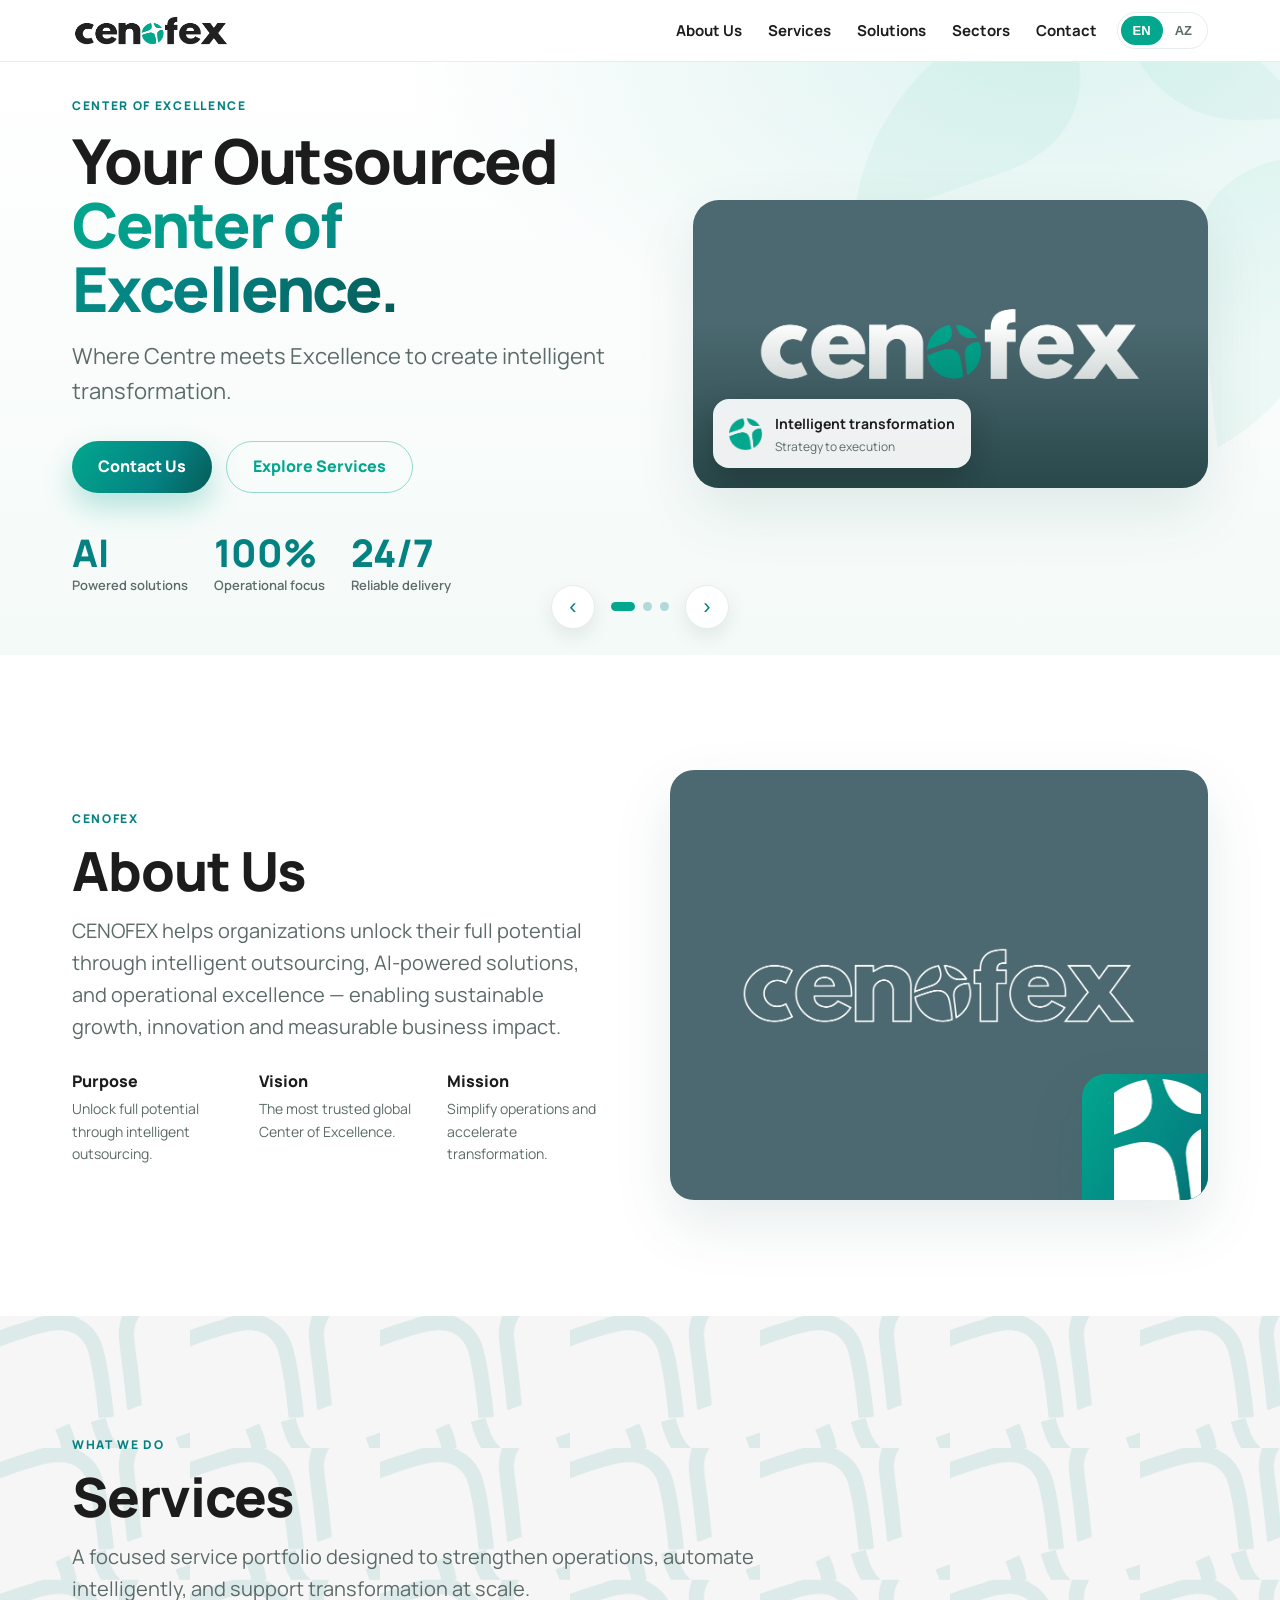
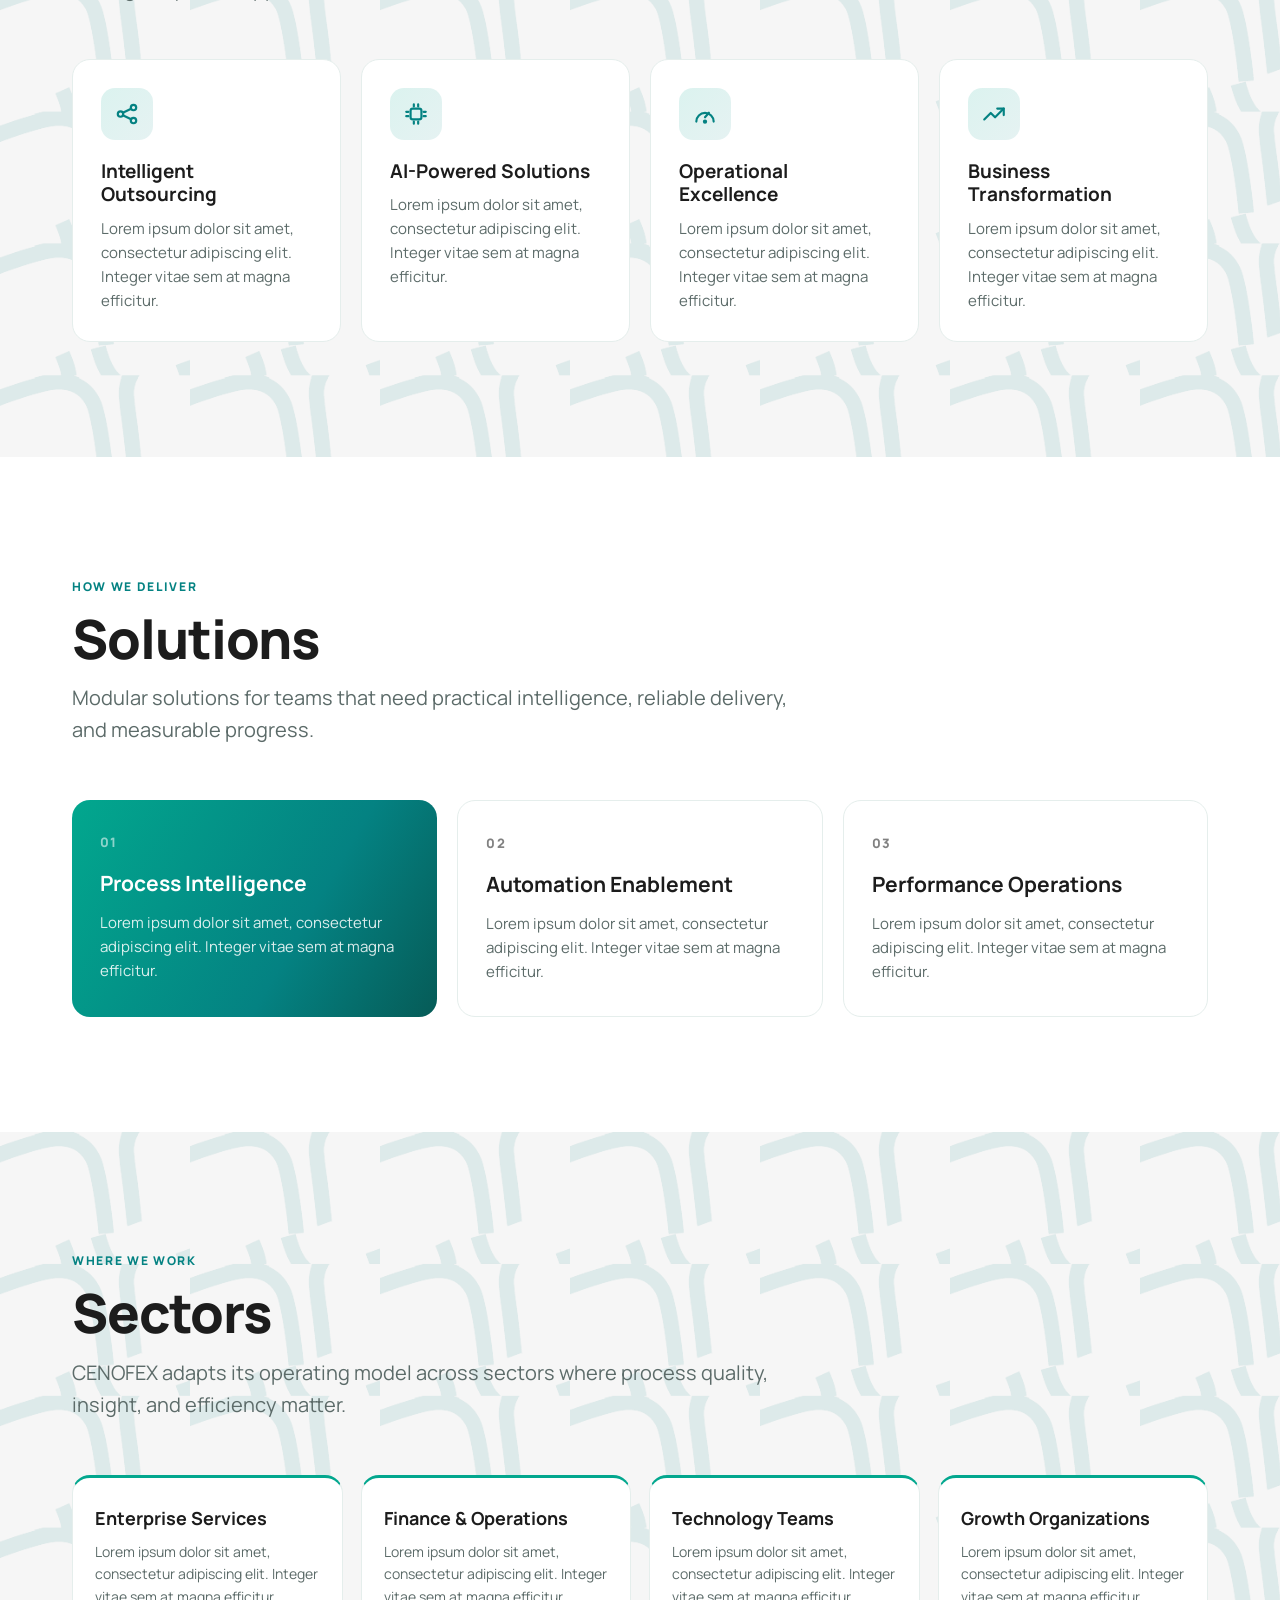
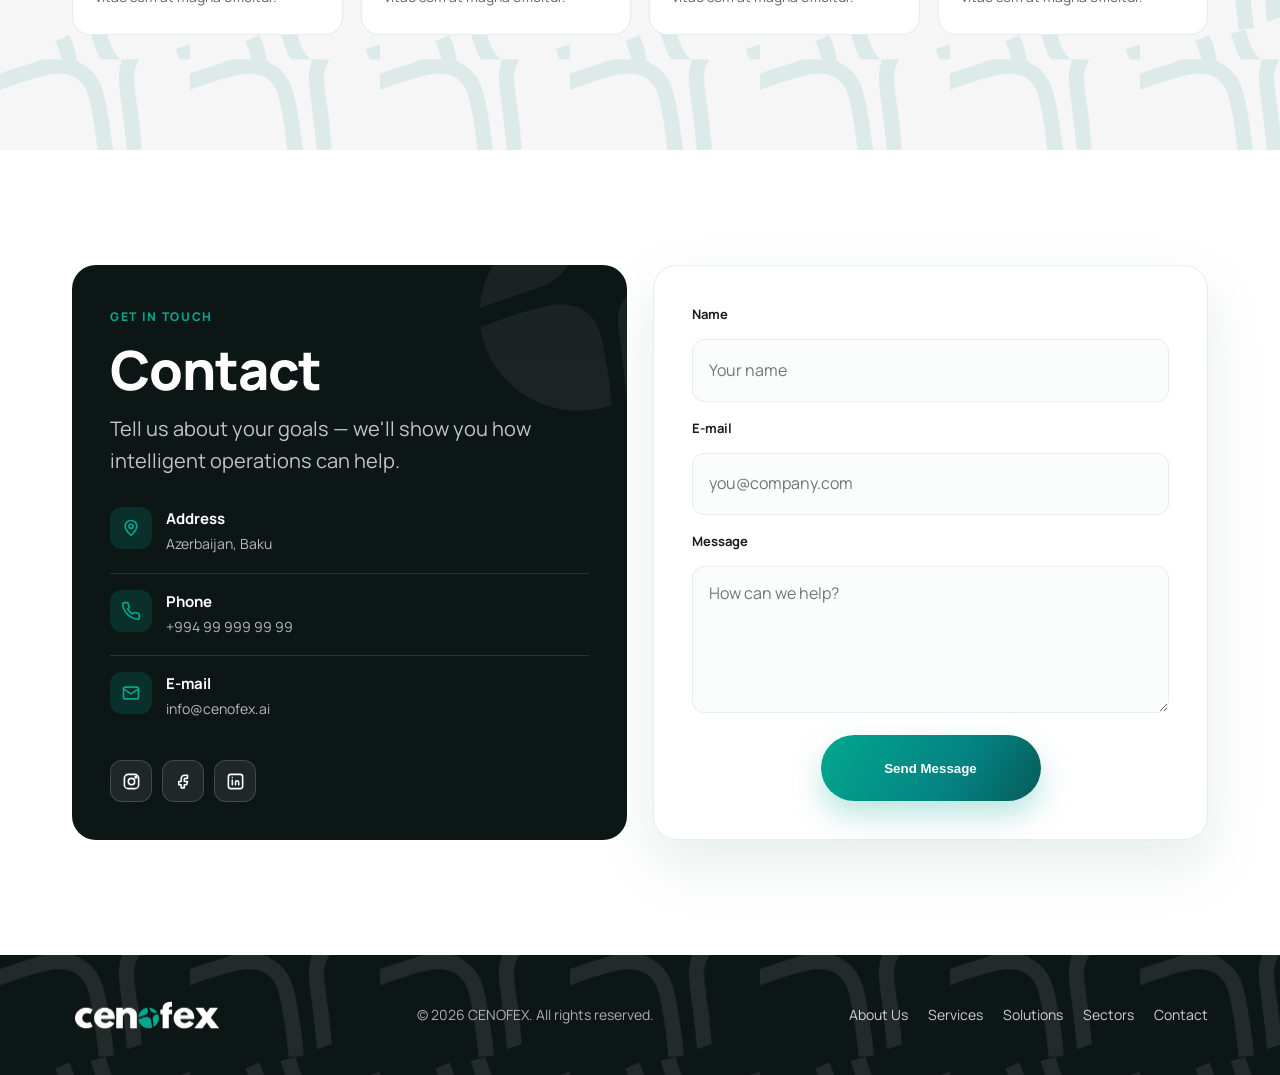
==== version-4/index4.html @ a7d69ebd "real brand pattern, /az slug, fullscreen mobile menu" ====
<!doctype html>
<html lang="en">
<head>
  <meta charset="utf-8">
  <meta name="viewport" content="width=device-width, initial-scale=1">
  <title>CENOFEX | Your Outsourced Center of Excellence</title>
  <meta name="description" content="CENOFEX creates intelligent transformation through smart outsourcing, AI-powered solutions, and operational excellence.">
  <meta property="og:title" content="CENOFEX | Your Outsourced Center of Excellence">
  <meta property="og:description" content="Intelligent outsourcing, AI solutions, and business transformation.">
  <meta property="og:type" content="website">
  <meta property="og:image" content="../images/logo-white-text.png">
  <link rel="icon" type="image/png" href="../images/brand-icon.png">
  <link rel="preconnect" href="https://fonts.googleapis.com">
  <link rel="preconnect" href="https://fonts.gstatic.com" crossorigin>
  <link href="https://fonts.googleapis.com/css2?family=Manrope:wght@400;500;600;700;800&display=swap" rel="stylesheet">
  <style>
    :root{
      --green:#02A78E; --teal:#048282; --ink:#0c1615; --dark:#1C1C1C;
      --gray:#F6F6F6; --muted:#5c6b69; --line:#e5eeec; --max:1200px;
      --r:18px; --shadow:0 24px 60px rgba(4,80,72,.10);
      --grad:linear-gradient(120deg,#02A78E,#048282 62%,#065b57);
    }
    *{box-sizing:border-box}
    html{scroll-behavior:smooth}
    body{margin:0;font-family:Manrope,Arial,sans-serif;color:var(--dark);background:#fff;line-height:1.6;-webkit-font-smoothing:antialiased}
    a{text-decoration:none;color:inherit}
    img{display:block;max-width:100%}
    section{scroll-margin-top:90px}
    .wrap{max-width:var(--max);margin:auto;padding:clamp(64px,9vw,120px) clamp(18px,4vw,32px)}
    .kicker{display:inline-block;color:var(--teal);font-weight:800;text-transform:uppercase;font-size:12px;letter-spacing:.14em;margin-bottom:14px}
    .title{font-size:clamp(30px,5vw,54px);line-height:1.05;margin:0 0 16px;font-weight:800;letter-spacing:-.02em}
    .lead{font-size:clamp(17px,2vw,20px);color:var(--muted);max-width:720px;margin:0}
    .btn{display:inline-flex;align-items:center;justify-content:center;gap:9px;min-height:52px;padding:0 26px;border-radius:999px;background:var(--grad);color:#fff;font-weight:800;border:0;cursor:pointer;box-shadow:0 14px 30px rgba(2,167,142,.28);transition:transform .2s,box-shadow .2s}
    .btn:hover{transform:translateY(-2px);box-shadow:0 20px 40px rgba(2,167,142,.36)}
    .btn.ghost{background:transparent;color:var(--green);border:1.5px solid rgba(2,167,142,.4);box-shadow:none}
    .btn.ghost:hover{background:rgba(2,167,142,.07)}

    /* HEADER */
    header{position:sticky;top:0;z-index:70;background:rgba(255,255,255,.82);backdrop-filter:blur(14px);border-bottom:1px solid var(--line)}
    body.menu-open{overflow:hidden}
    .nav{max-width:var(--max);margin:auto;padding:12px clamp(18px,4vw,32px);display:flex;align-items:center;gap:20px}
    .logo img{width:158px}
    .links{margin-left:auto;display:flex;gap:26px;font-size:15px;font-weight:700}
    .links a{position:relative;padding:4px 0;color:var(--dark)}
    .links a:after{content:"";position:absolute;left:0;bottom:-2px;width:0;height:2px;background:var(--green);transition:width .25s}
    .links a:hover:after{width:100%}
    .lang{display:flex;border:1px solid var(--line);border-radius:999px;padding:3px;background:#fff}
    .lang button{border:0;background:transparent;color:var(--muted);border-radius:999px;padding:7px 12px;font-weight:800;font-size:13px;cursor:pointer;transition:.2s}
    .lang .active{background:var(--green);color:#fff}
    .menu{display:none;margin-left:auto;border:1px solid var(--line);background:#fff;border-radius:12px;width:44px;height:44px;cursor:pointer;flex-direction:column;justify-content:center;align-items:center;gap:4px}
    .menu span{width:20px;height:2px;background:var(--dark);border-radius:2px;transition:.25s}

    /* HERO */
    .hero{position:relative;overflow:hidden;background:radial-gradient(1100px 600px at 82% -8%,rgba(2,167,142,.14),transparent 60%),linear-gradient(180deg,#fff, #f4faf8)}
    .hero-viewport{position:relative;overflow:hidden}
    .hero-track{display:flex;transition:transform .6s cubic-bezier(.4,0,.2,1)}
    .hero .wrap{padding-top:clamp(16px,2.4vw,30px);padding-bottom:clamp(40px,4.6vw,60px)}
    .hero-inner{display:grid;grid-template-columns:1.05fr .95fr;gap:clamp(28px,4vw,54px);align-items:center;width:100%}
    .hero h1{font-size:clamp(34px,5.4vw,62px);line-height:1.03;margin:0 0 18px;font-weight:800;letter-spacing:-.03em}
    .hero h1 .hl{background:var(--grad);-webkit-background-clip:text;background-clip:text;color:transparent}
    .hero p.sub{font-size:clamp(17px,2.1vw,22px);color:var(--muted);max-width:560px;margin:0 0 32px}
    .hero-cta{display:flex;gap:14px;flex-wrap:wrap}
    .hero-badges{display:flex;gap:26px;margin-top:40px;flex-wrap:wrap}
    .hero-badges div{display:flex;flex-direction:column}
    .hero-badges b{font-size:clamp(26px,3.4vw,38px);color:var(--teal);font-weight:800;line-height:1}
    .hero-badges span{font-size:13px;color:var(--muted);font-weight:600;margin-top:4px}
    .hero-slide{flex:0 0 100%;min-width:0;display:flex;align-items:center}
    .hero-slide>.wrap{width:100%}
    .hero-visual{position:relative;aspect-ratio:4/3;max-height:clamp(230px,32vh,330px);margin-left:auto;width:100%;border-radius:26px;overflow:hidden;box-shadow:var(--shadow);background:#0c1615}
    .hero-visual img{width:100%;height:100%;object-fit:cover}
    .hero-visual:after{content:"";position:absolute;inset:0;z-index:1;background:linear-gradient(180deg,rgba(6,40,36,0) 42%,rgba(6,40,36,.5));pointer-events:none}
    .hero-chip{position:absolute;left:20px;bottom:20px;z-index:2;display:flex;align-items:center;gap:12px;background:rgba(255,255,255,.92);backdrop-filter:blur(8px);border-radius:16px;padding:12px 16px;box-shadow:0 12px 30px rgba(0,0,0,.22)}
    /* hero slider controls */
    .hero-ctrl{position:absolute;left:50%;bottom:clamp(14px,2.4vw,26px);transform:translateX(-50%);z-index:5;display:flex;align-items:center;gap:16px}
    .hero-arrow{width:44px;height:44px;border-radius:50%;border:1px solid var(--line);background:#fff;color:var(--teal);font-size:22px;line-height:1;display:grid;place-items:center;cursor:pointer;box-shadow:0 8px 20px rgba(0,0,0,.08);transition:.2s}
    .hero-arrow:hover{background:var(--green);border-color:var(--green);color:#fff}
    .hero-dots{display:flex;gap:8px}
    .hero-dots button{width:9px;height:9px;padding:0;border:0;border-radius:50%;background:rgba(4,130,130,.28);cursor:pointer;transition:.25s}
    .hero-dots button.active{background:var(--green);width:24px;border-radius:6px}
    .hero-chip img{width:34px;height:34px}
    .hero-chip b{font-size:14px}
    .hero-chip span{display:block;font-size:12px;color:var(--muted)}

    /* ABOUT */
    .about{display:grid;grid-template-columns:1fr 1fr;gap:clamp(30px,5vw,60px);align-items:center}
    .about-media{position:relative;border-radius:24px;overflow:hidden;aspect-ratio:5/4;box-shadow:var(--shadow);background:#0c1615}
    .about-media img{width:100%;height:100%;object-fit:cover}
    .about-mark{position:absolute;right:-24px;bottom:-24px;width:150px;height:150px;background:var(--grad);border-radius:24px;display:grid;place-items:center;box-shadow:var(--shadow)}
    .about-mark img{width:58%;filter:brightness(0) invert(1)}
    .pillars{display:flex;gap:24px;margin-top:26px;flex-wrap:wrap}
    .pillars div{flex:1;min-width:140px}
    .pillars b{display:block;color:var(--dark);font-weight:800;margin-bottom:4px}
    .pillars p{margin:0;color:var(--muted);font-size:14px}

    /* SECTION HEAD */
    .head{max-width:760px;margin:0 0 clamp(34px,5vw,54px)}

    /* SERVICES */
    .band{background:var(--gray)}
    .cards{display:grid;grid-template-columns:repeat(4,1fr);gap:20px}
    .card{background:#fff;border:1px solid var(--line);border-radius:var(--r);padding:28px;display:flex;flex-direction:column;transition:transform .25s,box-shadow .25s,border-color .25s}
    .card:hover{transform:translateY(-8px);box-shadow:var(--shadow);border-color:rgba(2,167,142,.4)}
    .icon{width:52px;height:52px;border-radius:14px;display:grid;place-items:center;background:linear-gradient(135deg,rgba(2,167,142,.14),rgba(4,130,130,.1));color:var(--teal);font-weight:800;font-size:15px;margin-bottom:20px}
    .icon svg{width:26px;height:26px;fill:none;stroke:currentColor;stroke-width:2;stroke-linecap:round;stroke-linejoin:round}
    .card h3{margin:0 0 10px;font-size:19px;line-height:1.25}
    .card p{margin:0;color:var(--muted);font-size:15px}

    /* SOLUTIONS */
    .solutions{display:grid;grid-template-columns:repeat(3,1fr);gap:20px}
    .solution{position:relative;overflow:hidden;border-radius:var(--r);padding:32px 28px;background:#fff;border:1px solid var(--line);transition:transform .25s,box-shadow .25s}
    .solution:hover{transform:translateY(-8px);box-shadow:var(--shadow)}
    .solution:first-child{background:var(--grad);color:#fff;border:0}
    .solution:first-child p{color:rgba(255,255,255,.86)}
    .solution .num{font-size:13px;font-weight:800;letter-spacing:.1em;opacity:.55;margin-bottom:14px}
    .solution h3{margin:0 0 10px;font-size:21px}
    .solution p{margin:0;color:var(--muted);font-size:15px}

    /* SECTORS */
    .sectors{display:grid;grid-template-columns:repeat(4,1fr);gap:18px}
    .sector{background:#fff;border:1px solid var(--line);border-top:3px solid var(--green);border-radius:var(--r);padding:26px 22px;transition:transform .25s,box-shadow .25s}
    .sector:hover{transform:translateY(-6px);box-shadow:var(--shadow)}
    .sector h3{margin:0 0 8px;font-size:18px}
    .sector p{margin:0;color:var(--muted);font-size:14px}

    /* CONTACT */
    .contact{display:grid;grid-template-columns:1fr 1fr;gap:26px;align-items:stretch}
    .contact-info{background:var(--ink);color:#fff;border-radius:24px;padding:clamp(26px,3vw,38px)}
    .contact-info .title{color:#fff}
    .contact-info .lead{color:rgba(255,255,255,.75)}
    .detail{display:flex;gap:14px;padding:16px 0;border-bottom:1px solid rgba(255,255,255,.12)}
    .detail:last-of-type{border-bottom:0}
    .detail .di{width:42px;height:42px;flex:0 0 auto;border-radius:12px;background:rgba(2,167,142,.18);display:grid;place-items:center;color:var(--green)}
    .detail .di svg{width:20px;height:20px;fill:none;stroke:currentColor;stroke-width:2;stroke-linecap:round;stroke-linejoin:round}
    .detail strong{display:block;font-size:15px}
    .detail span{color:rgba(255,255,255,.7);font-size:14px}
    .social{display:flex;gap:10px;margin-top:22px}
    .social a{width:42px;height:42px;border-radius:12px;display:grid;place-items:center;background:rgba(255,255,255,.08);border:1px solid rgba(255,255,255,.16);color:#fff;transition:.2s}
    .social a:hover{background:var(--green);border-color:var(--green)}
    .social svg{width:19px;height:19px;fill:none;stroke:currentColor;stroke-width:2;stroke-linecap:round;stroke-linejoin:round}
    .form{background:#fff;border:1px solid var(--line);border-radius:24px;padding:clamp(26px,3vw,38px);display:grid;gap:16px;box-shadow:var(--shadow)}
    .field{display:grid;gap:7px}
    .field label{font-size:13px;font-weight:700;color:var(--dark)}
    .form input,.form textarea{font:inherit;border:1px solid var(--line);border-radius:12px;padding:14px 16px;background:#fbfdfc;transition:.2s}
    .form input:focus,.form textarea:focus{outline:0;border-color:var(--green);box-shadow:0 0 0 4px rgba(2,167,142,.12)}
    .form textarea{min-height:140px;resize:vertical}
    .form button{justify-self:center;min-width:220px;margin-top:6px}

    /* FOOTER */
    footer{background:var(--ink);color:#fff}
    .foot{max-width:var(--max);margin:auto;padding:44px clamp(18px,4vw,32px);display:flex;justify-content:space-between;align-items:center;gap:24px;flex-wrap:wrap}
    .foot img{width:150px}
    .foot p{margin:0;color:rgba(255,255,255,.65);font-size:14px}
    .foot-links{display:flex;gap:20px;font-size:14px;color:rgba(255,255,255,.8);flex-wrap:wrap}
    .foot-links a:hover{color:var(--green)}

    /* REVEAL */
    .reveal{opacity:0;transform:translateY(24px);transition:opacity .7s ease,transform .7s ease}
    .reveal.in{opacity:1;transform:none}

    /* BRAND PATTERN (мотив из брендбука) */
    .band{position:relative;overflow:hidden}
    .band::before{content:"";position:absolute;inset:0;pointer-events:none;
      background:url('../images/pattern-dark.png') 0 0 repeat;background-size:190px auto;opacity:.10}
    .band>.wrap{position:relative;z-index:1}
    footer{position:relative;overflow:hidden}
    footer::before{content:"";position:absolute;inset:0;pointer-events:none;
      background:url('../images/pattern-light.png') 0 0 repeat;background-size:190px auto;opacity:.09}
    .foot{position:relative;z-index:1}

    /* LOGO MOTION */
    @keyframes cxSpin{to{transform:rotate(360deg)}}
    @keyframes cxFloat{0%,100%{transform:translateY(0)}50%{transform:translateY(-9px)}}
    .hero::after{content:"";position:absolute;right:-6%;top:-14%;width:min(46vw,520px);height:min(46vw,520px);
      background:url('../images/brand-icon.png') center/contain no-repeat;opacity:.05;z-index:0;pointer-events:none;
      animation:cxSpin 44s linear infinite}
    .hero-viewport{z-index:1}
    .contact-info{position:relative;overflow:hidden}
    .contact-info::after{content:"";position:absolute;right:-56px;top:-56px;width:210px;height:210px;
      background:url('../images/brand-icon.png') center/contain no-repeat;filter:brightness(0) invert(1);
      opacity:.06;pointer-events:none;animation:cxSpin 30s linear infinite}
    .contact-info>*{position:relative;z-index:1}
    .about-mark{animation:cxFloat 6s ease-in-out infinite}
    @media (prefers-reduced-motion:reduce){
      .hero::after,.contact-info::after,.about-mark{animation:none}
    }

    /* RESPONSIVE */
    @media (max-width:980px){
      .hero-inner,.about,.contact{grid-template-columns:1fr}
      .hero .wrap{padding-bottom:clamp(20px,5vw,32px)}
      .hero-inner{gap:26px}
      .hero-badges{flex-wrap:nowrap;gap:14px}
      .hero-badges b{font-size:clamp(22px,7vw,30px)}
      .hero-badges span{font-size:12px}
      .hero-ctrl{position:static;transform:none;justify-content:center;margin:22px auto clamp(24px,6vw,40px)}
      .about-media{order:-1}
      .cards,.sectors{grid-template-columns:repeat(2,1fr)}
      .solutions{grid-template-columns:1fr}
      .links,.lang{display:none}
      .menu{display:flex}
      /* Полноэкранное меню с фирменным паттерном */
      .nav.open .links{display:flex;position:fixed;top:68px;left:0;right:0;bottom:0;z-index:60;
        flex-direction:column;justify-content:center;gap:6px;overflow-y:auto;
        background:#fff;padding:24px clamp(22px,6vw,40px) 120px}
      .nav.open .links::before{content:"";position:absolute;inset:0;pointer-events:none;z-index:-1;
        background:url('../images/pattern-dark.png') 0 0 repeat;background-size:190px auto;opacity:.07}
      .nav.open .links a{font-size:clamp(24px,7vw,34px);font-weight:800;padding:14px 0;border-bottom:1px solid var(--line)}
      .nav.open .links a:after{display:none}
      .nav.open .links a:last-child{border-bottom:0}
      /* Переключатель языка — внизу меню, не перекрывает пункты */
      .nav.open .lang{display:flex;position:fixed;left:clamp(22px,6vw,40px);bottom:36px;z-index:61;background:#fff}
    }
    @media (max-width:560px){
      .cards,.sectors{grid-template-columns:1fr}
      .hero-badges{gap:20px}
      .logo img{width:138px}
      .about-mark{width:110px;height:110px;right:-12px;bottom:-12px}
      .foot{justify-content:center;text-align:center}
    }
    @media (prefers-reduced-motion:reduce){
      .reveal{transition:none;opacity:1;transform:none}
      *{scroll-behavior:auto}
    }
  </style>
</head>
<body>
  <header>
    <nav class="nav" id="nav">
      <a class="logo" href="#home"><img src="../images/logo-dark-text.png" alt="CENOFEX logo"></a>
      <button class="menu" id="menu" aria-label="Toggle menu" aria-expanded="false"><span></span><span></span><span></span></button>
      <div class="links">
        <a href="#about" data-i18n="nav_about">About Us</a>
        <a href="#services" data-i18n="nav_services">Services</a>
        <a href="#solutions" data-i18n="nav_solutions">Solutions</a>
        <a href="#sectors" data-i18n="nav_sectors">Sectors</a>
        <a href="#contact" data-i18n="nav_contact">Contact</a>
      </div>
      <div class="lang">
        <button data-lang="en" class="active">EN</button>
        <button data-lang="az">AZ</button>
      </div>
    </nav>
  </header>

  <main>
    <!-- HERO -->
    <section class="hero" id="home">
      <div class="hero-viewport">
       <div class="hero-track" id="heroTrack">

        <div class="hero-slide active">
          <div class="wrap hero-inner">
            <div>
              <span class="kicker" data-i18n="s1_kicker">Center of Excellence</span>
              <h1><span data-i18n="s1_ta">Your Outsourced</span> <span class="hl" data-i18n="s1_tb">Center of Excellence.</span></h1>
              <p class="sub" data-i18n="s1_sub">Where Centre meets Excellence to create intelligent transformation.</p>
              <div class="hero-cta">
                <a class="btn" href="#contact" data-i18n="cta">Contact Us</a>
                <a class="btn ghost" href="#services" data-i18n="cta_services">Explore Services</a>
              </div>
              <div class="hero-badges">
                <div><b data-i18n="badge1_n">AI</b><span data-i18n="badge1_t">Powered solutions</span></div>
                <div><b data-i18n="badge2_n">100%</b><span data-i18n="badge2_t">Operational focus</span></div>
                <div><b data-i18n="badge3_n">24/7</b><span data-i18n="badge3_t">Reliable delivery</span></div>
              </div>
            </div>
            <div class="hero-visual">
              <img src="https://images.unsplash.com/photo-1497215728101-856f4ea42174?auto=format&fit=crop&w=1200&q=70" alt="Modern office workspace" loading="eager" onerror="this.onerror=null;this.src='../images/1.png';this.style.objectFit='contain';this.parentNode.style.background='#4C6971'">
              <div class="hero-chip"><img src="../images/brand-icon.png" alt=""><div><b data-i18n="chip_t">Intelligent transformation</b><span data-i18n="chip_s">Strategy to execution</span></div></div>
            </div>
          </div>
        </div>

        <div class="hero-slide">
          <div class="wrap hero-inner">
            <div>
              <span class="kicker" data-i18n="s2_kicker">AI-Powered</span>
              <h1><span data-i18n="s2_ta">Smarter Operations,</span> <span class="hl" data-i18n="s2_tb">Powered by AI.</span></h1>
              <p class="sub" data-i18n="s2_sub">Automate intelligently, scale with confidence, and unlock measurable impact.</p>
              <div class="hero-cta">
                <a class="btn" href="#contact" data-i18n="cta">Contact Us</a>
                <a class="btn ghost" href="#solutions" data-i18n="cta_solutions">Explore Solutions</a>
              </div>
              <div class="hero-badges">
                <div><b data-i18n="badge1_n">AI</b><span data-i18n="badge1_t">Powered solutions</span></div>
                <div><b data-i18n="badge2_n">100%</b><span data-i18n="badge2_t">Operational focus</span></div>
                <div><b data-i18n="badge3_n">24/7</b><span data-i18n="badge3_t">Reliable delivery</span></div>
              </div>
            </div>
            <div class="hero-visual">
              <img src="https://images.unsplash.com/photo-1522071820081-009f0129c71c?auto=format&fit=crop&w=1200&q=70" alt="Team collaborating" loading="lazy" onerror="this.onerror=null;this.src='../images/5.png';this.style.objectFit='contain';this.parentNode.style.background='#4C6971'">
              <div class="hero-chip"><img src="../images/brand-icon.png" alt=""><div><b data-i18n="chip_t2">Automation & AI</b><span data-i18n="chip_s2">Built to scale</span></div></div>
            </div>
          </div>
        </div>

        <div class="hero-slide">
          <div class="wrap hero-inner">
            <div>
              <span class="kicker" data-i18n="s3_kicker">Operational Excellence</span>
              <h1><span data-i18n="s3_ta">From Strategy</span> <span class="hl" data-i18n="s3_tb">to Execution.</span></h1>
              <p class="sub" data-i18n="s3_sub">We build intelligent solutions that simplify operations and create lasting value.</p>
              <div class="hero-cta">
                <a class="btn" href="#contact" data-i18n="cta">Contact Us</a>
                <a class="btn ghost" href="#sectors" data-i18n="cta_sectors">View Sectors</a>
              </div>
              <div class="hero-badges">
                <div><b data-i18n="badge1_n">AI</b><span data-i18n="badge1_t">Powered solutions</span></div>
                <div><b data-i18n="badge2_n">100%</b><span data-i18n="badge2_t">Operational focus</span></div>
                <div><b data-i18n="badge3_n">24/7</b><span data-i18n="badge3_t">Reliable delivery</span></div>
              </div>
            </div>
            <div class="hero-visual">
              <img src="https://images.unsplash.com/photo-1451187580459-43490279c0fa?auto=format&fit=crop&w=1200&q=70" alt="Digital technology network" loading="lazy" onerror="this.onerror=null;this.src='../images/3.png';this.style.objectFit='contain';this.parentNode.style.background='#4C6971'">
              <div class="hero-chip"><img src="../images/brand-icon.png" alt=""><div><b data-i18n="chip_t3">Strategy to execution</b><span data-i18n="chip_s3">Lasting business value</span></div></div>
            </div>
          </div>
        </div>

       </div>
        <div class="hero-ctrl">
          <button class="hero-arrow prev" type="button" aria-label="Previous slide">‹</button>
          <div class="hero-dots" id="heroDots" aria-label="Slides"></div>
          <button class="hero-arrow next" type="button" aria-label="Next slide">›</button>
        </div>
      </div>
    </section>

    <!-- ABOUT -->
    <section id="about">
      <div class="wrap about">
        <div class="reveal">
          <span class="kicker">CENOFEX</span>
          <h2 class="title" data-i18n="about_title">About Us</h2>
          <p class="lead" data-i18n="about_body">CENOFEX helps organizations unlock their full potential through intelligent outsourcing, AI-powered solutions, and operational excellence — enabling sustainable growth, innovation and measurable business impact.</p>
          <div class="pillars">
            <div><b data-i18n="pillar1_t">Purpose</b><p data-i18n="pillar1_b">Unlock full potential through intelligent outsourcing.</p></div>
            <div><b data-i18n="pillar2_t">Vision</b><p data-i18n="pillar2_b">The most trusted global Center of Excellence.</p></div>
            <div><b data-i18n="pillar3_t">Mission</b><p data-i18n="pillar3_b">Simplify operations and accelerate transformation.</p></div>
          </div>
        </div>
        <div class="about-media reveal">
          <img src="https://images.unsplash.com/photo-1600880292203-757bb62b4baf?auto=format&fit=crop&w=1200&q=70" alt="Business team meeting" loading="lazy" onerror="this.onerror=null;this.src='../images/4.png';this.style.objectFit='contain';this.parentNode.style.background='#4C6971'">
          <div class="about-mark"><img src="../images/brand-icon.png" alt="CENOFEX mark"></div>
        </div>
      </div>
    </section>

    <!-- SERVICES -->
    <section class="band" id="services">
      <div class="wrap">
        <div class="head reveal">
          <span class="kicker" data-i18n="services_label">Services</span>
          <h2 class="title" data-i18n="services_title">Services</h2>
          <p class="lead" data-i18n="services_intro">A focused service portfolio designed to strengthen operations, automate intelligently, and support transformation at scale.</p>
        </div>
        <div class="cards reveal" data-group="services"></div>
      </div>
    </section>

    <!-- SOLUTIONS -->
    <section id="solutions">
      <div class="wrap">
        <div class="head reveal">
          <span class="kicker" data-i18n="solutions_label">Solutions</span>
          <h2 class="title" data-i18n="solutions_title">Solutions</h2>
          <p class="lead" data-i18n="solutions_intro">Modular solutions for teams that need practical intelligence, reliable delivery, and measurable progress.</p>
        </div>
        <div class="solutions reveal" data-group="solutions"></div>
      </div>
    </section>

    <!-- SECTORS -->
    <section class="band" id="sectors">
      <div class="wrap">
        <div class="head reveal">
          <span class="kicker" data-i18n="sectors_label">Sectors</span>
          <h2 class="title" data-i18n="sectors_title">Sectors</h2>
          <p class="lead" data-i18n="sectors_intro">CENOFEX adapts its operating model across sectors where process quality, insight, and efficiency matter.</p>
        </div>
        <div class="sectors reveal" data-group="sectors"></div>
      </div>
    </section>

    <!-- CONTACT -->
    <section id="contact">
      <div class="wrap contact">
        <div class="contact-info reveal">
          <span class="kicker" style="color:var(--green)" data-i18n="contact_label">Contact</span>
          <h2 class="title" data-i18n="contact_title">Contact</h2>
          <p class="lead" data-i18n="contact_intro">Tell us about your goals — we'll show you how intelligent operations can help.</p>
          <div style="margin-top:14px">
            <div class="detail"><div class="di"><svg viewBox="0 0 24 24"><path d="M12 21s-7-6.3-7-11a7 7 0 0 1 14 0c0 4.7-7 11-7 11z"/><circle cx="12" cy="10" r="2.5"/></svg></div><div><strong data-i18n="address_label">Address</strong><span data-i18n="contact_address">Azerbaijan, Baku</span></div></div>
            <div class="detail"><div class="di"><svg viewBox="0 0 24 24"><path d="M22 16.9v3a2 2 0 0 1-2.2 2 19.8 19.8 0 0 1-8.6-3.1 19.5 19.5 0 0 1-6-6A19.8 19.8 0 0 1 2 4.2 2 2 0 0 1 4 2h3a2 2 0 0 1 2 1.7c.1.9.3 1.8.6 2.6a2 2 0 0 1-.5 2.1L8 9.6a16 16 0 0 0 6 6l1.2-1.2a2 2 0 0 1 2.1-.4c.8.3 1.7.5 2.6.6A2 2 0 0 1 22 16.9z"/></svg></div><div><strong data-i18n="phone_label">Phone</strong><span data-i18n="contact_phone">+994 99 999 99 99</span></div></div>
            <div class="detail"><div class="di"><svg viewBox="0 0 24 24"><rect x="3" y="5" width="18" height="14" rx="2"/><path d="m3 7 9 6 9-6"/></svg></div><div><strong data-i18n="email_label">E-mail</strong><span data-i18n="contact_email">info@cenofex.ai</span></div></div>
          </div>
          <div class="social" aria-label="Social media">
            <a href="#" aria-label="Instagram"><svg viewBox="0 0 24 24"><rect x="3" y="3" width="18" height="18" rx="5"/><circle cx="12" cy="12" r="4"/><circle cx="17.5" cy="6.5" r="1"/></svg></a>
            <a href="#" aria-label="Facebook"><svg viewBox="0 0 24 24"><path d="M14 8h3V4h-3c-3 0-5 2-5 5v3H6v4h3v4h4v-4h3l1-4h-4V9c0-.6.4-1 1-1z"/></svg></a>
            <a href="#" aria-label="LinkedIn"><svg viewBox="0 0 24 24"><rect x="3" y="3" width="18" height="18" rx="3"/><path d="M8 10v6M8 7v.01M12 16v-3a2 2 0 0 1 4 0v3"/></svg></a>
          </div>
        </div>
        <form class="form reveal" id="contactForm">
          <div class="field"><label data-i18n="name_label" for="cf-name">Name</label><input id="cf-name" name="name" autocomplete="name" data-i18n-placeholder="name_ph" placeholder="Name"></div>
          <div class="field"><label data-i18n="email_label2" for="cf-email">E-mail</label><input id="cf-email" name="email" type="email" autocomplete="email" data-i18n-placeholder="email_ph" placeholder="E-mail"></div>
          <div class="field"><label data-i18n="message_label" for="cf-msg">Message</label><textarea id="cf-msg" name="message" data-i18n-placeholder="message_ph" placeholder="Message"></textarea></div>
          <button class="btn" type="submit" data-i18n="send">Send</button>
        </form>
      </div>
    </section>
  </main>

  <footer>
    <div class="foot">
      <img src="../images/logo-white-text.png" alt="CENOFEX logo">
      <p data-i18n="copyright">© 2026 CENOFEX. All rights reserved.</p>
      <div class="foot-links">
        <a href="#about" data-i18n="nav_about">About Us</a>
        <a href="#services" data-i18n="nav_services">Services</a>
        <a href="#solutions" data-i18n="nav_solutions">Solutions</a>
        <a href="#sectors" data-i18n="nav_sectors">Sectors</a>
        <a href="#contact" data-i18n="nav_contact">Contact</a>
      </div>
    </div>
  </footer>

  <script>
    const L="Lorem ipsum dolor sit amet, consectetur adipiscing elit. Integer vitae sem at magna efficitur.";
    const translations={
      en:{
        nav_about:"About Us",nav_services:"Services",nav_solutions:"Solutions",nav_sectors:"Sectors",nav_contact:"Contact",
        s1_kicker:"Center of Excellence",s1_ta:"Your Outsourced",s1_tb:"Center of Excellence.",s1_sub:"Where Centre meets Excellence to create intelligent transformation.",
        s2_kicker:"AI-Powered",s2_ta:"Smarter Operations,",s2_tb:"Powered by AI.",s2_sub:"Automate intelligently, scale with confidence, and unlock measurable impact.",
        s3_kicker:"Operational Excellence",s3_ta:"From Strategy",s3_tb:"to Execution.",s3_sub:"We build intelligent solutions that simplify operations and create lasting value.",
        cta:"Contact Us",cta_services:"Explore Services",cta_solutions:"Explore Solutions",cta_sectors:"View Sectors",
        badge1_n:"AI",badge1_t:"Powered solutions",badge2_n:"100%",badge2_t:"Operational focus",badge3_n:"24/7",badge3_t:"Reliable delivery",
        chip_t:"Intelligent transformation",chip_s:"Strategy to execution",chip_t2:"Automation & AI",chip_s2:"Built to scale",chip_t3:"Strategy to execution",chip_s3:"Lasting business value",
        about_title:"About Us",about_body:"CENOFEX helps organizations unlock their full potential through intelligent outsourcing, AI-powered solutions, and operational excellence — enabling sustainable growth, innovation and measurable business impact.",
        pillar1_t:"Purpose",pillar1_b:"Unlock full potential through intelligent outsourcing.",
        pillar2_t:"Vision",pillar2_b:"The most trusted global Center of Excellence.",
        pillar3_t:"Mission",pillar3_b:"Simplify operations and accelerate transformation.",
        services_label:"What we do",services_title:"Services",services_intro:"A focused service portfolio designed to strengthen operations, automate intelligently, and support transformation at scale.",
        solutions_label:"How we deliver",solutions_title:"Solutions",solutions_intro:"Modular solutions for teams that need practical intelligence, reliable delivery, and measurable progress.",
        sectors_label:"Where we work",sectors_title:"Sectors",sectors_intro:"CENOFEX adapts its operating model across sectors where process quality, insight, and efficiency matter.",
        contact_label:"Get in touch",contact_title:"Contact",contact_intro:"Tell us about your goals — we'll show you how intelligent operations can help.",
        address_label:"Address",phone_label:"Phone",email_label:"E-mail",
        name_label:"Name",email_label2:"E-mail",message_label:"Message",
        contact_address:"Azerbaijan, Baku",contact_phone:"+994 99 999 99 99",contact_email:"info@cenofex.ai",
        name_ph:"Your name",email_ph:"you@company.com",message_ph:"How can we help?",send:"Send Message",
        copyright:"© 2026 CENOFEX. All rights reserved.",form_subject:"CENOFEX inquiry",
        services:[["IO","Intelligent Outsourcing",L],["AI","AI-Powered Solutions",L],["OE","Operational Excellence",L],["BT","Business Transformation",L]],
        solutions:[["Process Intelligence",L],["Automation Enablement",L],["Performance Operations",L]],
        sectors:[["Enterprise Services",L],["Finance & Operations",L],["Technology Teams",L],["Growth Organizations",L]]
      },
      az:{
        nav_about:"Haqqımızda",nav_services:"Xidmətlər",nav_solutions:"Həllər",nav_sectors:"Sektorlar",nav_contact:"Əlaqə",
        s1_kicker:"Mükəmməllik Mərkəzi",s1_ta:"Sizin Outsors",s1_tb:"Mükəmməllik Mərkəziniz.",s1_sub:"Mərkəz və Mükəmməlliyin birləşdiyi yerdə ağıllı transformasiya yaranır.",
        s2_kicker:"Süni İntellekt",s2_ta:"Daha Ağıllı Əməliyyatlar,",s2_tb:"Süni İntellektlə.",s2_sub:"Ağıllı avtomatlaşdırın, inamla miqyaslanın və ölçülə bilən nəticə əldə edin.",
        s3_kicker:"Əməliyyat Mükəmməlliyi",s3_ta:"Strategiyadan",s3_tb:"İcraya qədər.",s3_sub:"Əməliyyatları sadələşdirən və uzunmüddətli dəyər yaradan ağıllı həllər qururuq.",
        cta:"Bizimlə əlaqə",cta_services:"Xidmətlərə bax",cta_solutions:"Həllərə bax",cta_sectors:"Sektorlara bax",
        badge1_n:"AI",badge1_t:"Süni intellekt həlləri",badge2_n:"100%",badge2_t:"Əməliyyat fokusu",badge3_n:"24/7",badge3_t:"Etibarlı icra",
        chip_t:"Ağıllı transformasiya",chip_s:"Strategiyadan icraya",chip_t2:"Avtomatlaşdırma və AI",chip_s2:"Miqyaslanmaq üçün",chip_t3:"Strategiyadan icraya",chip_s3:"Uzunmüddətli dəyər",
        about_title:"Haqqımızda",about_body:"CENOFEX təşkilatlara ağıllı outsorsinq, süni intellektə əsaslanan həllər və əməliyyat mükəmməlliyi vasitəsilə tam potensiallarını açmağa kömək edir — dayanıqlı inkişaf, innovasiya və ölçülə bilən biznes nəticələri təmin edir.",
        pillar1_t:"Məqsəd",pillar1_b:"Ağıllı outsorsinqlə tam potensialı açmaq.",
        pillar2_t:"Vizyon",pillar2_b:"Ən etibarlı qlobal Mükəmməllik Mərkəzi.",
        pillar3_t:"Missiya",pillar3_b:"Əməliyyatları sadələşdirmək və transformasiyanı sürətləndirmək.",
        services_label:"Nə edirik",services_title:"Xidmətlər",services_intro:"Əməliyyatları gücləndirmək, ağıllı avtomatlaşdırmaq və miqyaslı transformasiyanı dəstəkləmək üçün xidmət portfeli.",
        solutions_label:"Necə çatdırırıq",solutions_title:"Həllər",solutions_intro:"Praktik intellekt, etibarlı icra və ölçülə bilən irəliləyişə ehtiyacı olan komandalar üçün modulyar həllər.",
        sectors_label:"Harada işləyirik",sectors_title:"Sektorlar",sectors_intro:"CENOFEX proses keyfiyyəti, analitika və səmərəliliyin vacib olduğu sektorlar üzrə modelini uyğunlaşdırır.",
        contact_label:"Əlaqə saxlayın",contact_title:"Əlaqə",contact_intro:"Məqsədlərinizi bizə deyin — ağıllı əməliyyatların necə kömək edə biləcəyini göstərək.",
        address_label:"Ünvan",phone_label:"Telefon",email_label:"E-mail",
        name_label:"Ad",email_label2:"E-mail",message_label:"Mesaj",
        contact_address:"Azərbaycan, Bakı",contact_phone:"+994 99 999 99 99",contact_email:"info@cenofex.ai",
        name_ph:"Adınız",email_ph:"siz@şirkət.com",message_ph:"Sizə necə kömək edə bilərik?",send:"Mesaj göndər",
        copyright:"© 2026 CENOFEX. Bütün hüquqlar qorunur.",form_subject:"CENOFEX müraciət",
        services:[["IO","Ağıllı Outsorsinq",L],["AI","Süni İntellekt Həlləri",L],["OE","Əməliyyat Mükəmməlliyi",L],["BT","Biznes Transformasiyası",L]],
        solutions:[["Proses İntellekti",L],["Avtomatlaşdırma Dəstəyi",L],["Performans Əməliyyatları",L]],
        sectors:[["Korporativ Xidmətlər",L],["Maliyyə və Əməliyyatlar",L],["Texnologiya Komandaları",L],["Böyümə Təşkilatları",L]]
      }
    };
    const q=s=>document.querySelector(s);
    const groups={services:q('[data-group="services"]'),solutions:q('[data-group="solutions"]'),sectors:q('[data-group="sectors"]')};
    const serviceIcons=[
      '<svg viewBox="0 0 24 24"><circle cx="6" cy="12" r="2.5"/><circle cx="18" cy="6" r="2.5"/><circle cx="18" cy="18" r="2.5"/><path d="M8.2 10.9 15.8 7.1M8.2 13.1 15.8 16.9"/></svg>',
      '<svg viewBox="0 0 24 24"><rect x="7" y="7" width="10" height="10" rx="2"/><path d="M10 3v2M14 3v2M10 19v2M14 19v2M3 10h2M3 14h2M19 10h2M19 14h2"/></svg>',
      '<svg viewBox="0 0 24 24"><path d="M4 19a8 8 0 1 1 16 0"/><path d="M12 15l3.6-4.2"/><circle cx="12" cy="19" r="1"/></svg>',
      '<svg viewBox="0 0 24 24"><path d="M3 17l6-6 4 4 8-8"/><path d="M15 7h6v6"/></svg>'
    ];
    function render(lang){
      const t=translations[lang];document.documentElement.lang=lang;
      document.querySelectorAll("[data-i18n]").forEach(el=>el.textContent=t[el.dataset.i18n]);
      document.querySelectorAll("[data-i18n-placeholder]").forEach(el=>el.placeholder=t[el.dataset.i18nPlaceholder]);
      groups.services.innerHTML=t.services.map((i,n)=>`<article class="card"><div class="icon">${serviceIcons[n]||i[0]}</div><h3>${i[1]}</h3><p>${i[2]}</p></article>`).join("");
      groups.solutions.innerHTML=t.solutions.map((i,n)=>`<article class="solution"><div class="num">0${n+1}</div><h3>${i[0]}</h3><p>${i[1]}</p></article>`).join("");
      groups.sectors.innerHTML=t.sectors.map(i=>`<article class="sector"><h3>${i[0]}</h3><p>${i[1]}</p></article>`).join("");
      document.querySelectorAll("[data-lang]").forEach(b=>b.classList.toggle("active",b.dataset.lang===lang));
      localStorage.setItem("cenofexLang",lang);
    }
    // URL-слаг: AZ -> /az/, основной EN -> без слага
    function syncUrl(lang){
      if(!/^https?:/.test(location.protocol))return;      // на file:// не трогаем
      const base=location.pathname.replace(/\/az\/?$/,"")||"/";
      const target=lang==="az"?(base.replace(/\/$/,"")+"/az/"):(base||"/");
      if(location.pathname!==target){history.pushState({lang},"",target+location.hash);}
    }
    function setLang(lang){render(lang);syncUrl(lang);}
    document.querySelectorAll("[data-lang]").forEach(b=>b.addEventListener("click",()=>setLang(b.dataset.lang)));
    window.addEventListener("popstate",()=>render(/\/az\/?$/.test(location.pathname)?"az":"en"));
    const nav=q("#nav"),menu=q("#menu");
    menu.addEventListener("click",()=>{const o=nav.classList.toggle("open");menu.setAttribute("aria-expanded",o);document.body.classList.toggle("menu-open",o);});
    document.querySelectorAll(".links a").forEach(a=>a.addEventListener("click",()=>{nav.classList.remove("open");menu.setAttribute("aria-expanded","false");document.body.classList.remove("menu-open");}));
    q("#contactForm").addEventListener("submit",e=>{
      e.preventDefault();const lang=localStorage.getItem("cenofexLang")||"en";const d=new FormData(e.currentTarget);
      location.href=`mailto:info@cenofex.ai?subject=${encodeURIComponent(translations[lang].form_subject)}&body=${encodeURIComponent(`${d.get("name")||""}\n${d.get("email")||""}\n\n${d.get("message")||""}`)}`;
    });
    // язык при загрузке: приоритет — URL (/az), затем сохранённый выбор
    render(/\/az\/?$/.test(location.pathname)?"az":(localStorage.getItem("cenofexLang")||"en"));
    // hero slider (whole hero)
    (function(){
      const hero=q("#home");if(!hero)return;
      const track=q("#heroTrack"),slides=[...hero.querySelectorAll(".hero-slide")],dots=q("#heroDots");
      let cur=0,timer;
      slides.forEach((_,i)=>{const b=document.createElement("button");b.setAttribute("aria-label","Slide "+(i+1));if(i===0)b.className="active";b.addEventListener("click",()=>{show(i);start();});dots.appendChild(b);});
      const dotEls=[...dots.children];
      function show(i){cur=(i+slides.length)%slides.length;track.style.transform=`translateX(${-cur*100}%)`;dotEls.forEach((d,n)=>d.classList.toggle("active",n===cur));}
      function start(){clearInterval(timer);timer=setInterval(()=>show(cur+1),6000);}
      hero.querySelector(".hero-arrow.prev").addEventListener("click",()=>{show(cur-1);start();});
      hero.querySelector(".hero-arrow.next").addEventListener("click",()=>{show(cur+1);start();});
      start();
    })();
    // scroll reveal
    const io=new IntersectionObserver((es)=>es.forEach(en=>{if(en.isIntersecting){en.target.classList.add("in");io.unobserve(en.target);}}),{threshold:.12});
    document.querySelectorAll(".reveal").forEach(el=>io.observe(el));
  </script>
</body>
</html>
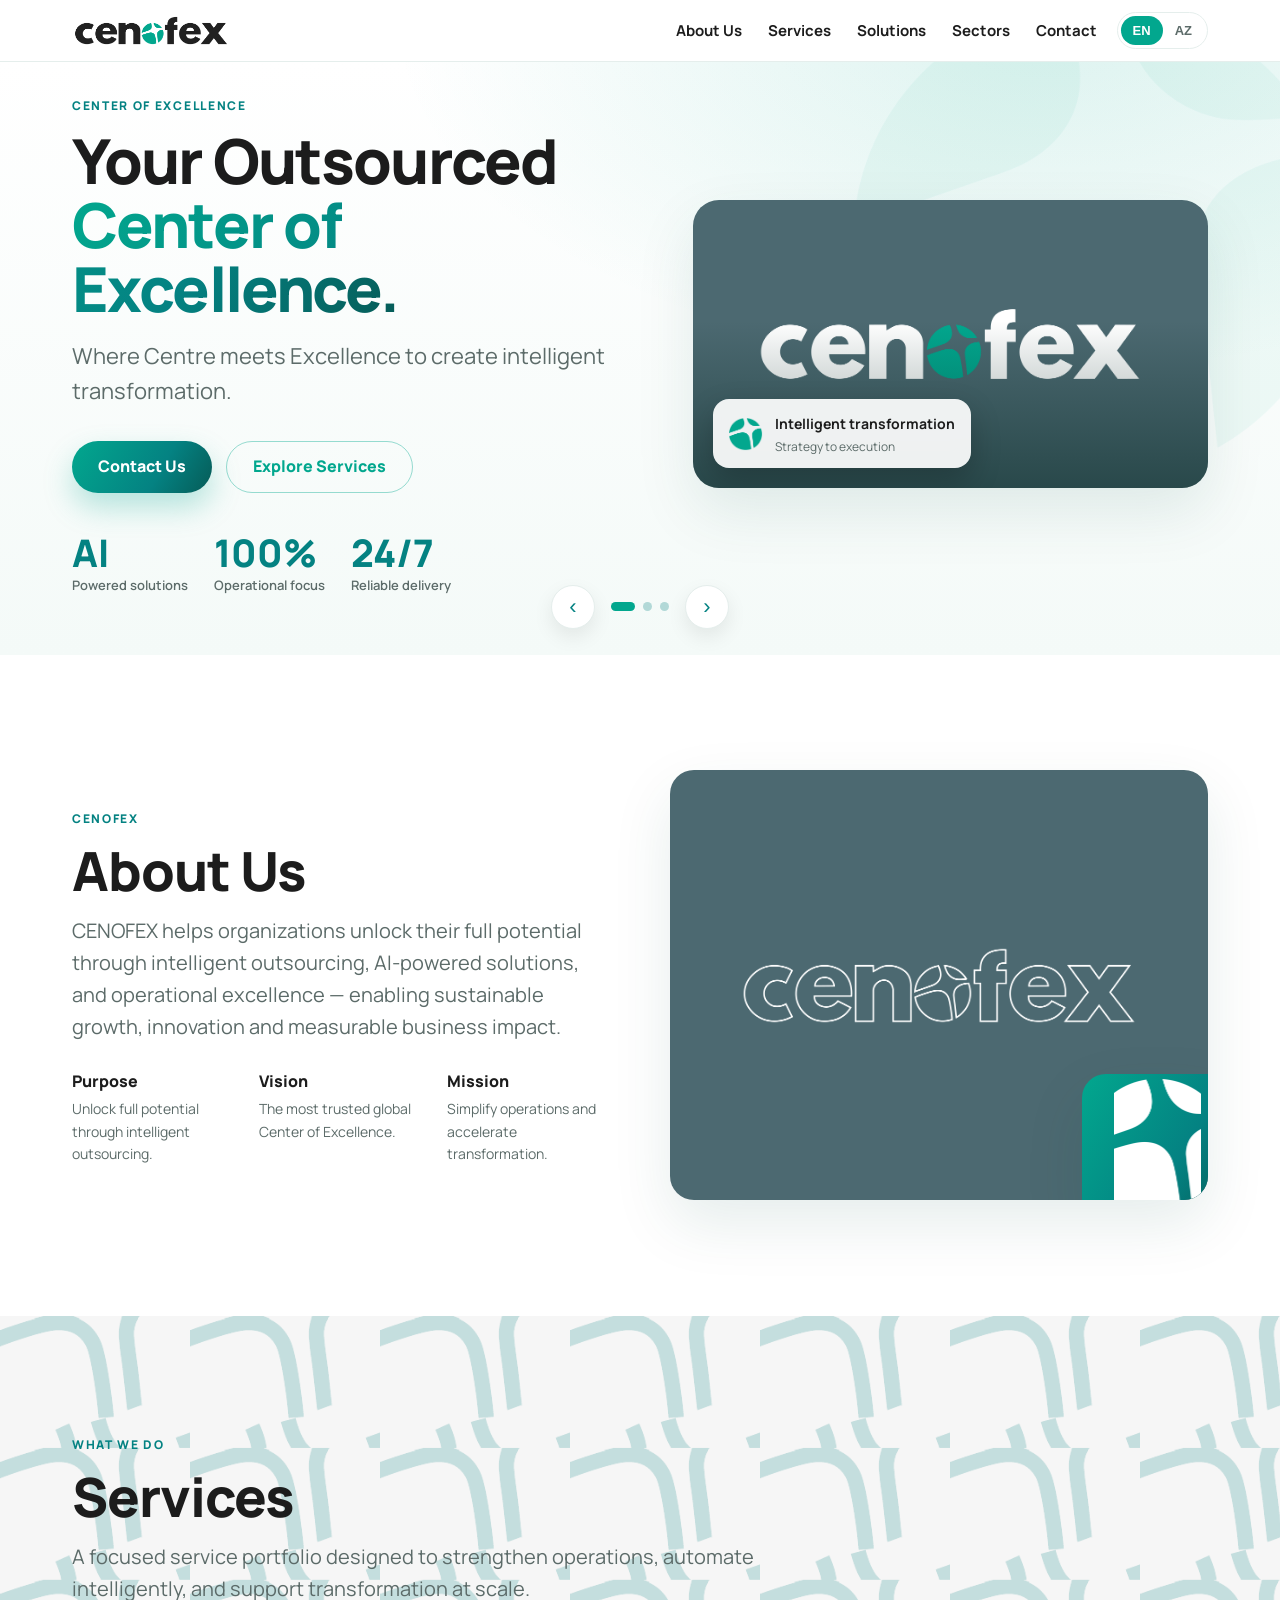
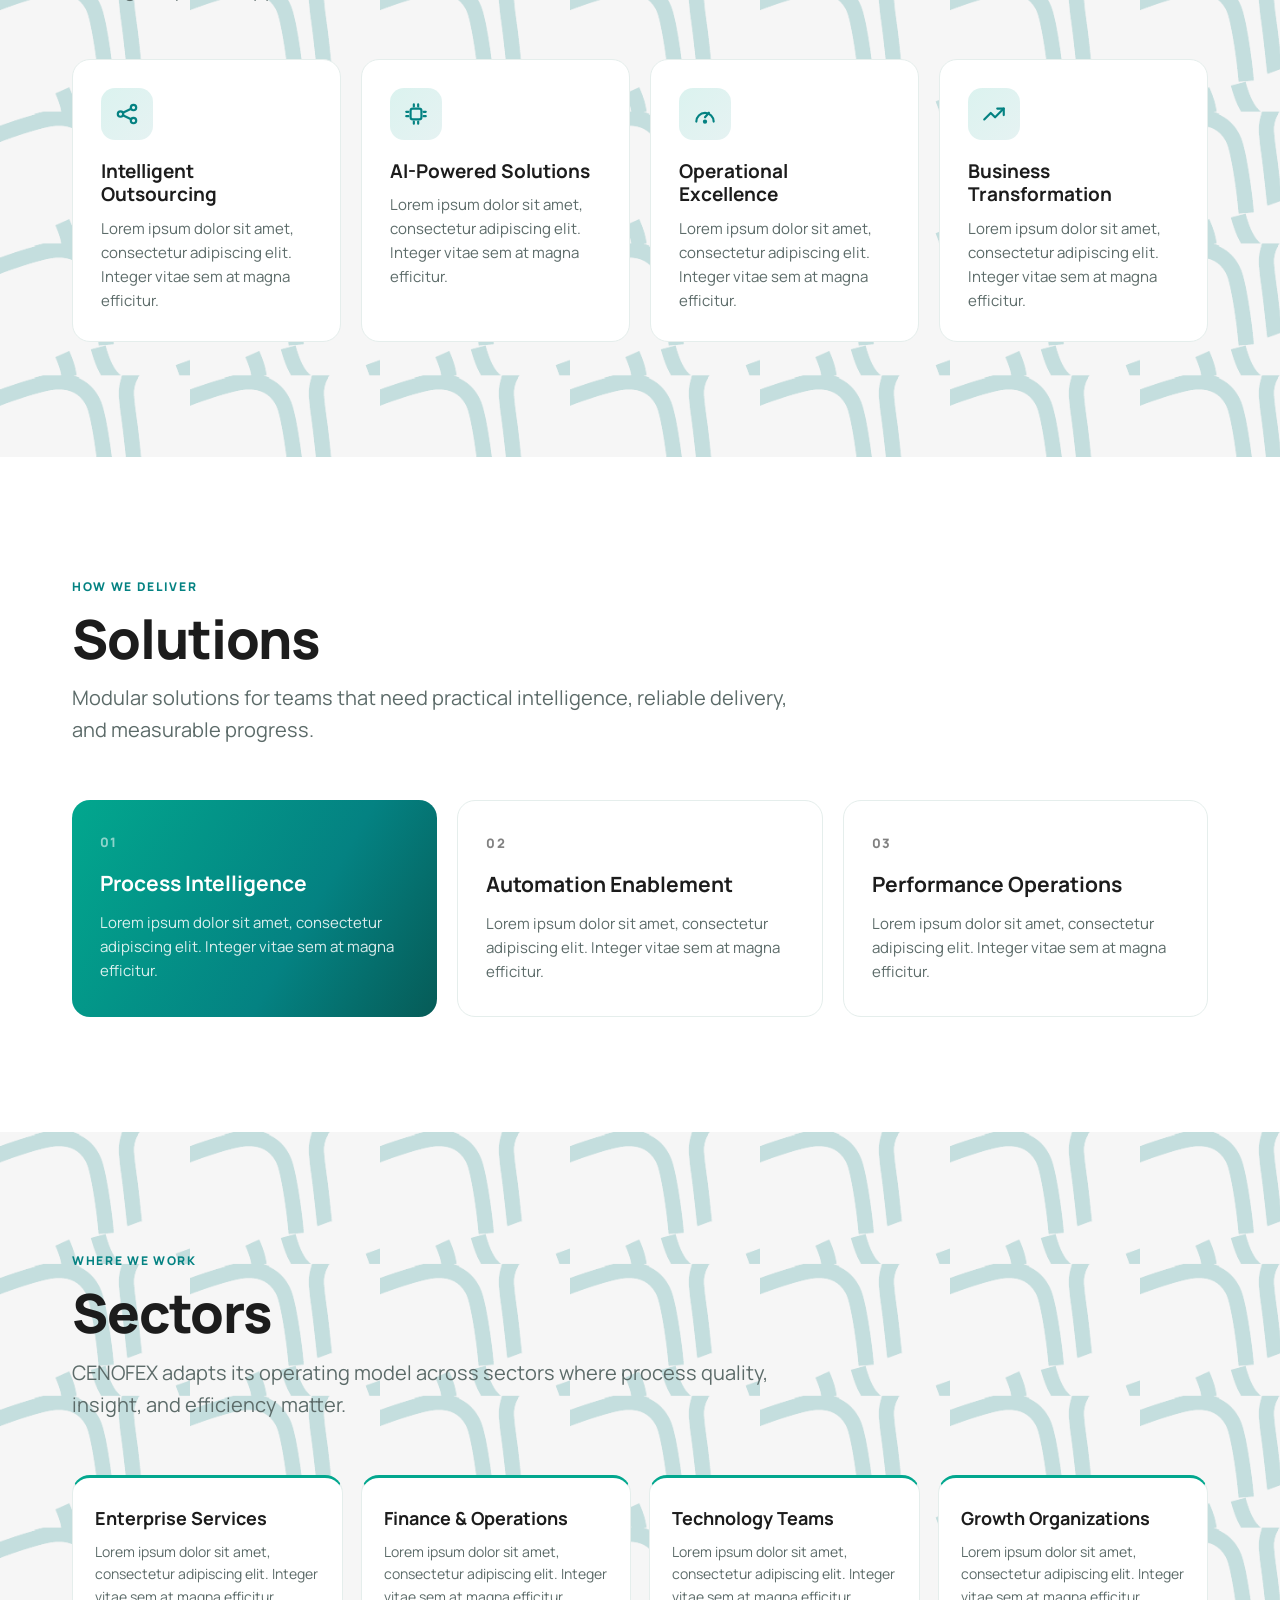
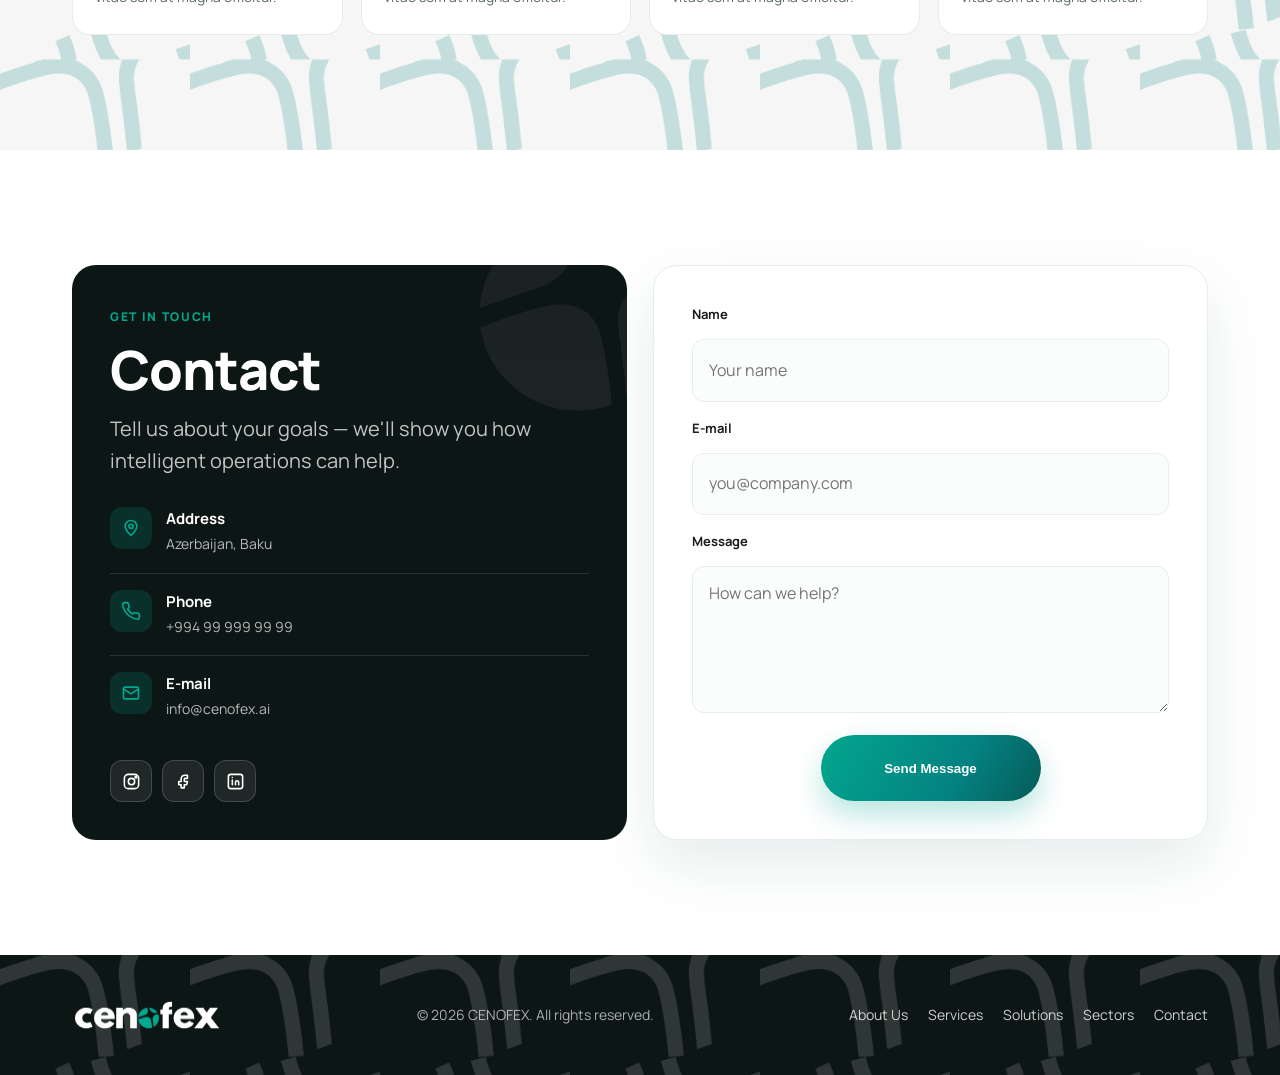
==== commit fd089641: "mobile menu: centered content, close button, faded brand mark; brighter pattern" ====
--- a/version-4/index4.html
+++ b/version-4/index4.html
@@ -38,6 +38,9 @@
     /* HEADER */
     header{position:sticky;top:0;z-index:70;background:rgba(255,255,255,.82);backdrop-filter:blur(14px);border-bottom:1px solid var(--line)}
     body.menu-open{overflow:hidden}
+    /* ВАЖНО: backdrop-filter делает header контейнером для position:fixed —
+       при открытом меню отключаем, иначе панель не разворачивается на весь экран */
+    body.menu-open header{backdrop-filter:none;-webkit-backdrop-filter:none;background:#fff}
     .nav{max-width:var(--max);margin:auto;padding:12px clamp(18px,4vw,32px);display:flex;align-items:center;gap:20px}
     .logo img{width:158px}
     .links{margin-left:auto;display:flex;gap:26px;font-size:15px;font-weight:700}
@@ -160,11 +163,11 @@
     /* BRAND PATTERN (мотив из брендбука) */
     .band{position:relative;overflow:hidden}
     .band::before{content:"";position:absolute;inset:0;pointer-events:none;
-      background:url('../images/pattern-dark.png') 0 0 repeat;background-size:190px auto;opacity:.10}
+      background:url('../images/pattern-dark.png') 0 0 repeat;background-size:190px auto;opacity:.20}
     .band>.wrap{position:relative;z-index:1}
     footer{position:relative;overflow:hidden}
     footer::before{content:"";position:absolute;inset:0;pointer-events:none;
-      background:url('../images/pattern-light.png') 0 0 repeat;background-size:190px auto;opacity:.09}
+      background:url('../images/pattern-light.png') 0 0 repeat;background-size:190px auto;opacity:.14}
     .foot{position:relative;z-index:1}
 
     /* LOGO MOTION */
@@ -199,16 +202,24 @@
       .links,.lang{display:none}
       .menu{display:flex}
       /* Полноэкранное меню с фирменным паттерном */
-      .nav.open .links{display:flex;position:fixed;top:68px;left:0;right:0;bottom:0;z-index:60;
-        flex-direction:column;justify-content:center;gap:6px;overflow-y:auto;
-        background:#fff;padding:24px clamp(22px,6vw,40px) 120px}
+      .nav.open .links{display:flex;position:fixed;inset:0;z-index:60;
+        flex-direction:column;justify-content:center;align-items:center;text-align:center;gap:6px;overflow-y:auto;
+        background:#fff;padding:88px clamp(22px,6vw,40px) 120px}
       .nav.open .links::before{content:"";position:absolute;inset:0;pointer-events:none;z-index:-1;
         background:url('../images/pattern-dark.png') 0 0 repeat;background-size:190px auto;opacity:.07}
-      .nav.open .links a{font-size:clamp(24px,7vw,34px);font-weight:800;padding:14px 0;border-bottom:1px solid var(--line)}
+      /* Бледный фирменный знак справа внизу */
+      .nav.open .links::after{content:"";position:absolute;right:-40px;bottom:-30px;width:210px;height:210px;
+        background:url('../images/brand-icon.png') center/contain no-repeat;opacity:.10;pointer-events:none;z-index:-1}
+      .nav.open .links a{width:min(340px,100%);font-size:clamp(24px,7vw,34px);font-weight:800;padding:14px 0;border-bottom:1px solid var(--line)}
       .nav.open .links a:after{display:none}
       .nav.open .links a:last-child{border-bottom:0}
-      /* Переключатель языка — внизу меню, не перекрывает пункты */
-      .nav.open .lang{display:flex;position:fixed;left:clamp(22px,6vw,40px);bottom:36px;z-index:61;background:#fff}
+      /* Переключатель языка — по центру внизу */
+      .nav.open .lang{display:flex;position:fixed;left:50%;transform:translateX(-50%);bottom:36px;z-index:61;background:#fff}
+      /* Кнопка-гамбургер превращается в крестик справа вверху */
+      .nav.open .menu{position:fixed;top:12px;right:clamp(18px,4vw,32px);z-index:80}
+      .nav.open .menu span:nth-child(1){transform:translateY(6px) rotate(45deg)}
+      .nav.open .menu span:nth-child(2){opacity:0}
+      .nav.open .menu span:nth-child(3){transform:translateY(-6px) rotate(-45deg)}
     }
     @media (max-width:560px){
       .cards,.sectors{grid-template-columns:1fr}
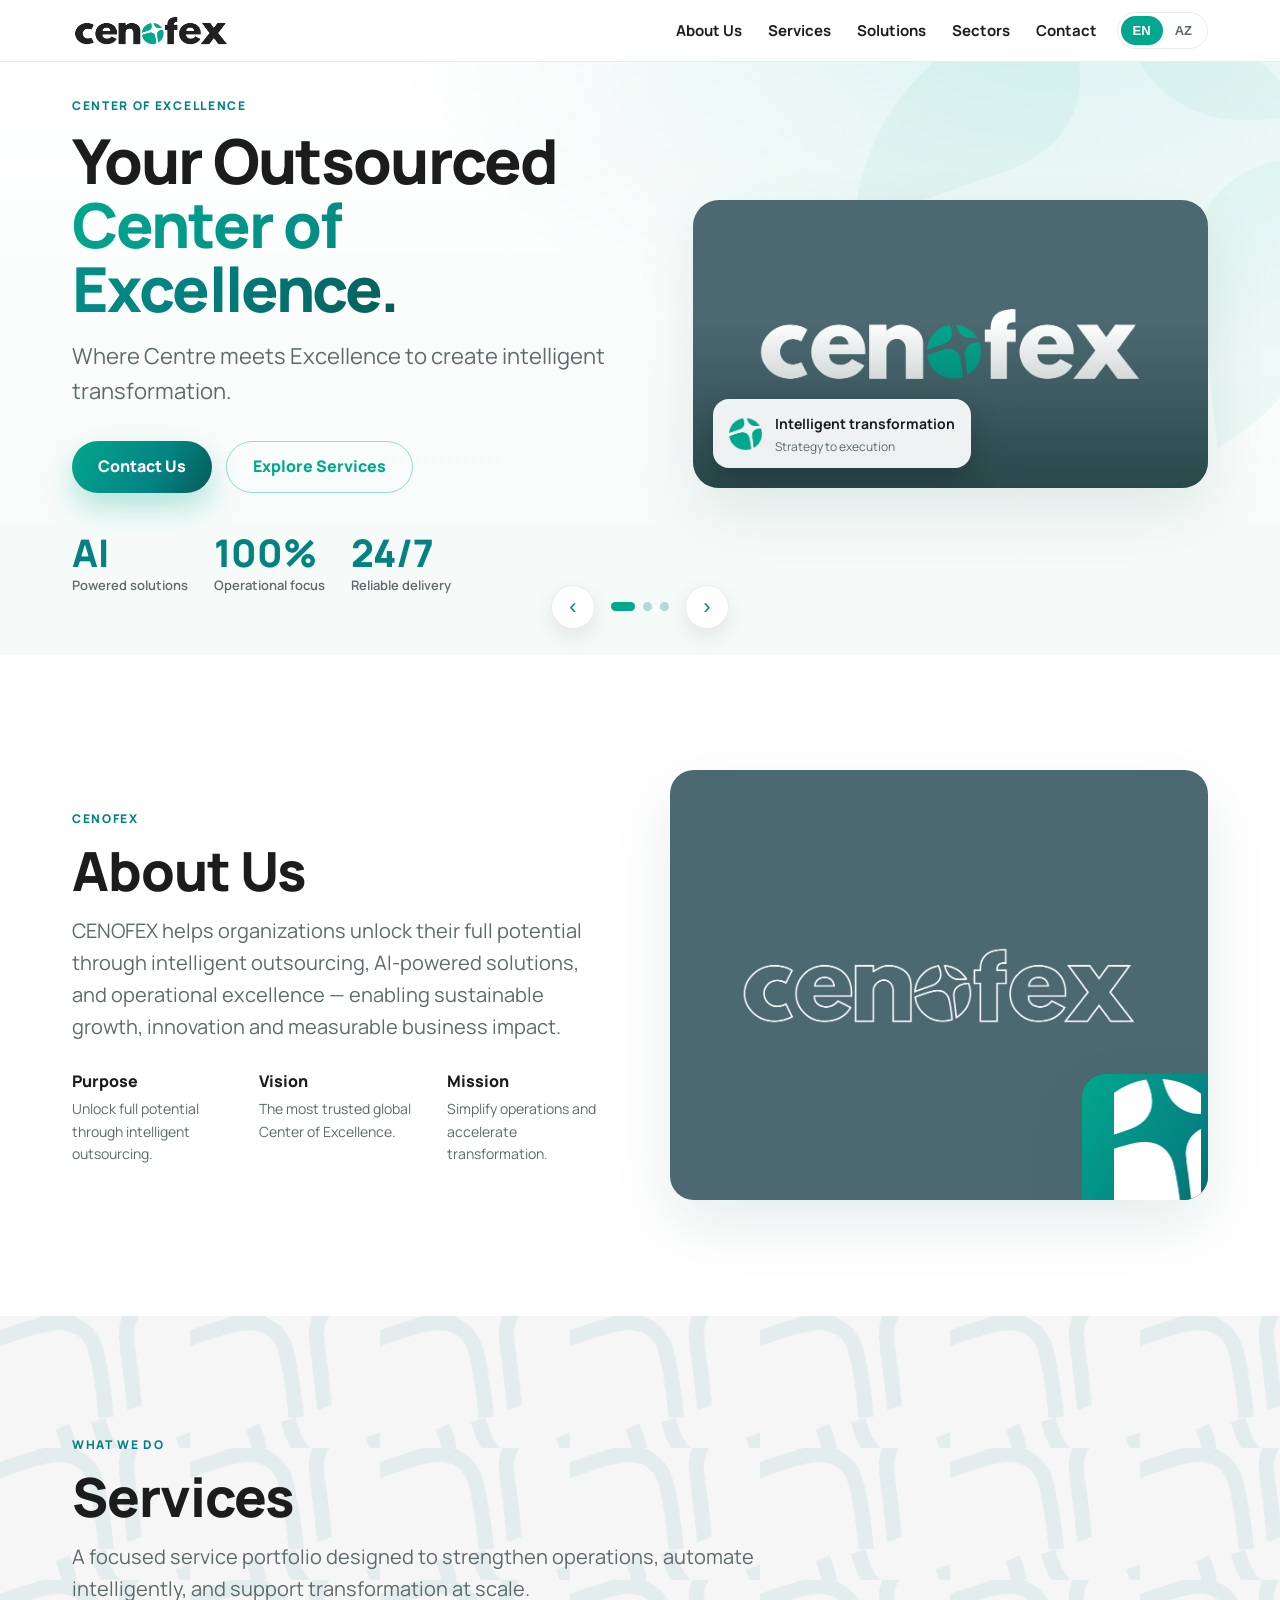
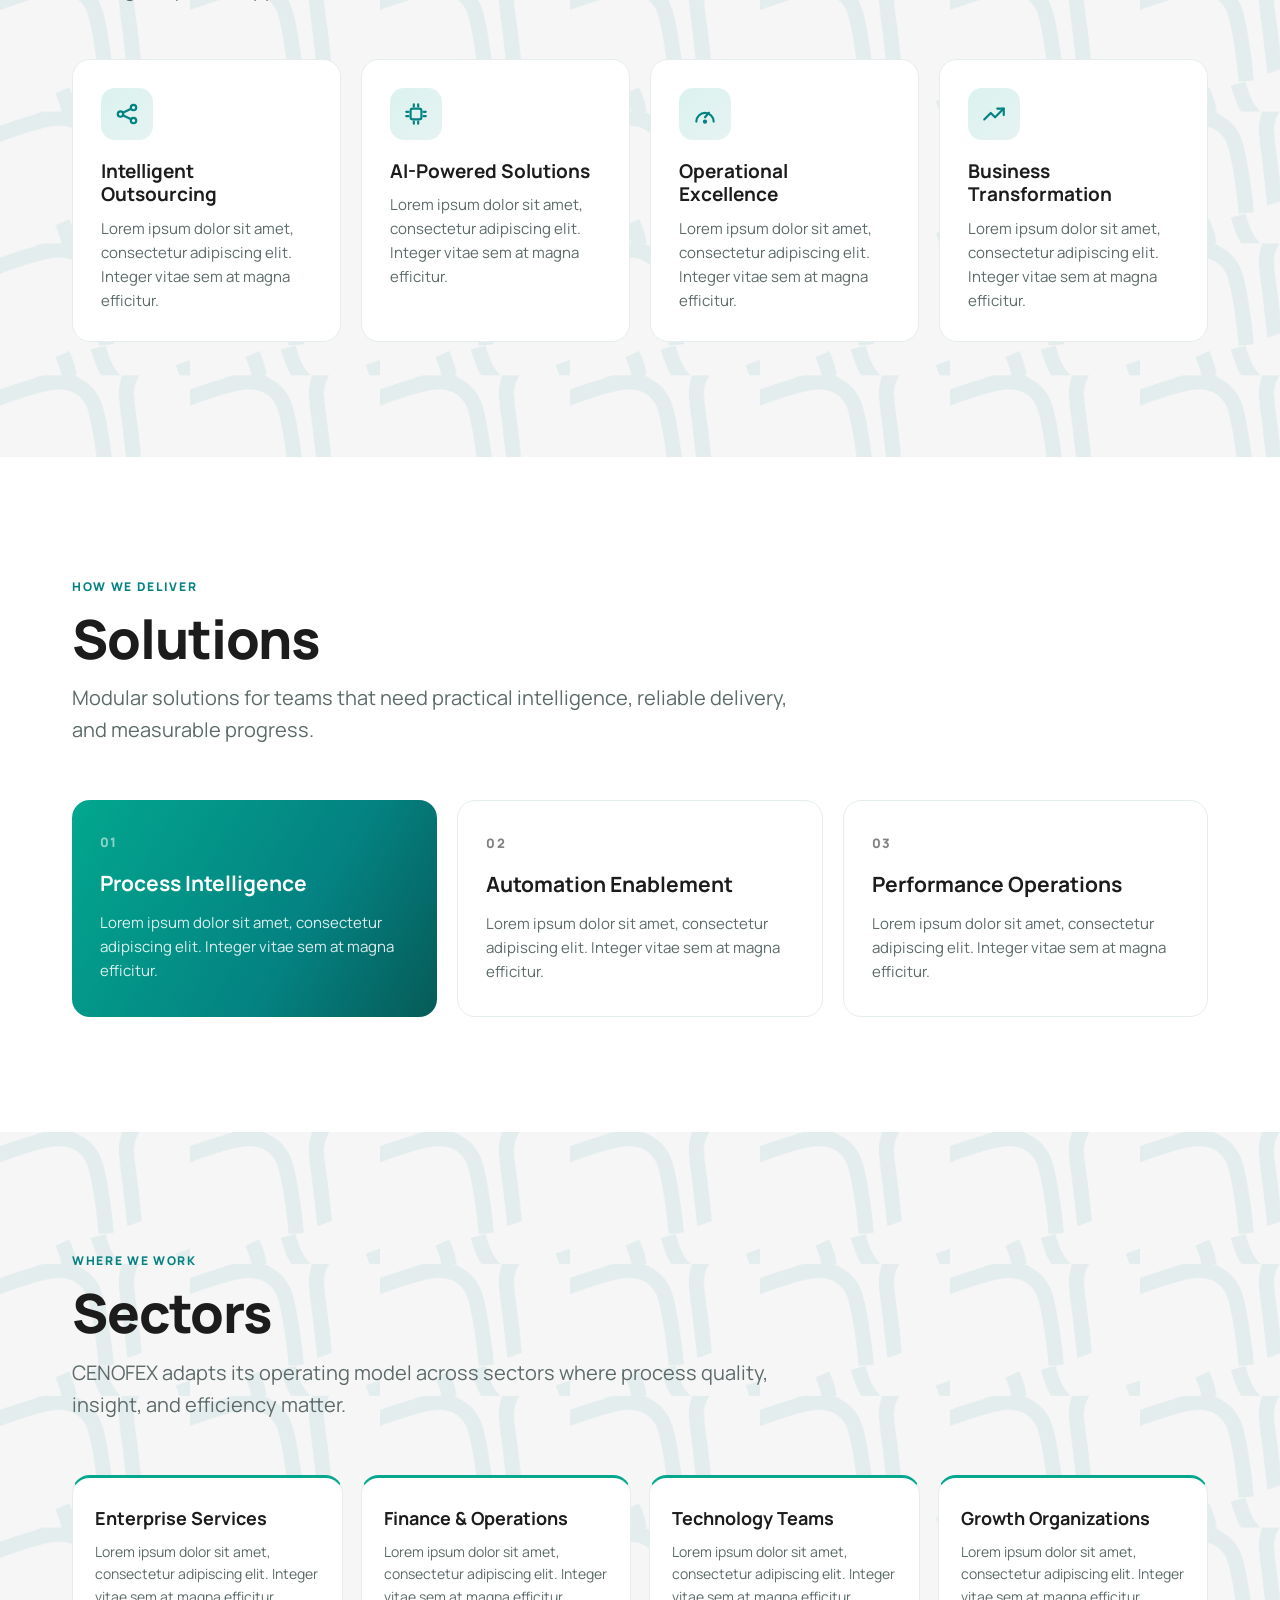
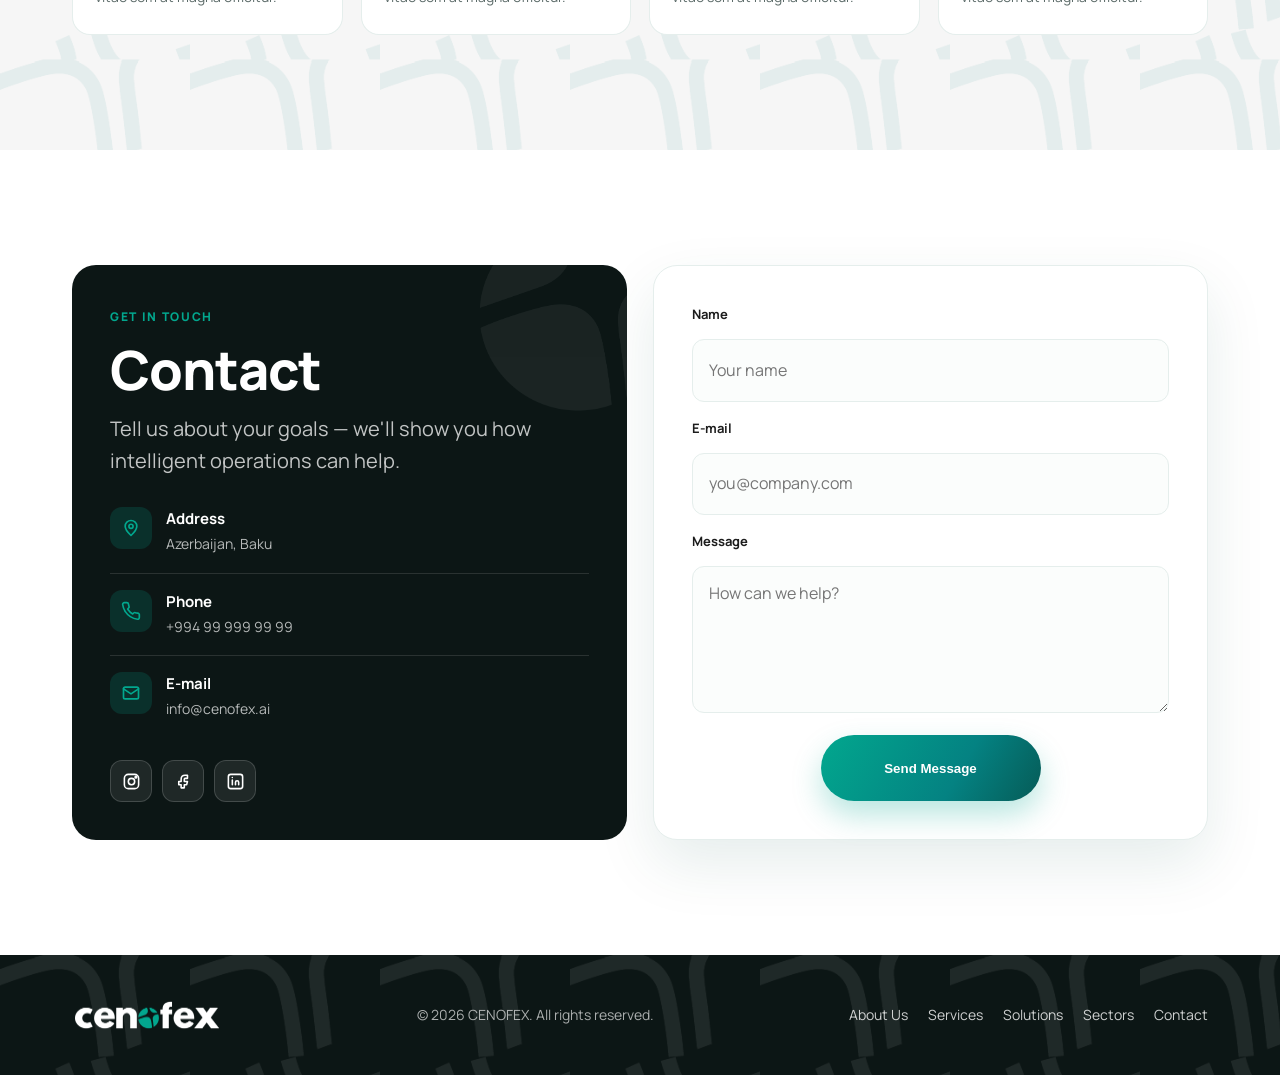
==== commit afb11c72: "pale brand pattern; remove pattern from mobile menu" ====
--- a/version-4/index4.html
+++ b/version-4/index4.html
@@ -163,11 +163,11 @@
     /* BRAND PATTERN (мотив из брендбука) */
     .band{position:relative;overflow:hidden}
     .band::before{content:"";position:absolute;inset:0;pointer-events:none;
-      background:url('../images/pattern-dark.png') 0 0 repeat;background-size:190px auto;opacity:.20}
+      background:url('../images/pattern-dark.png') 0 0 repeat;background-size:190px auto;opacity:.07}
     .band>.wrap{position:relative;z-index:1}
     footer{position:relative;overflow:hidden}
     footer::before{content:"";position:absolute;inset:0;pointer-events:none;
-      background:url('../images/pattern-light.png') 0 0 repeat;background-size:190px auto;opacity:.14}
+      background:url('../images/pattern-light.png') 0 0 repeat;background-size:190px auto;opacity:.08}
     .foot{position:relative;z-index:1}
 
     /* LOGO MOTION */
@@ -205,8 +205,6 @@
       .nav.open .links{display:flex;position:fixed;inset:0;z-index:60;
         flex-direction:column;justify-content:center;align-items:center;text-align:center;gap:6px;overflow-y:auto;
         background:#fff;padding:88px clamp(22px,6vw,40px) 120px}
-      .nav.open .links::before{content:"";position:absolute;inset:0;pointer-events:none;z-index:-1;
-        background:url('../images/pattern-dark.png') 0 0 repeat;background-size:190px auto;opacity:.07}
       /* Бледный фирменный знак справа внизу */
       .nav.open .links::after{content:"";position:absolute;right:-40px;bottom:-30px;width:210px;height:210px;
         background:url('../images/brand-icon.png') center/contain no-repeat;opacity:.10;pointer-events:none;z-index:-1}
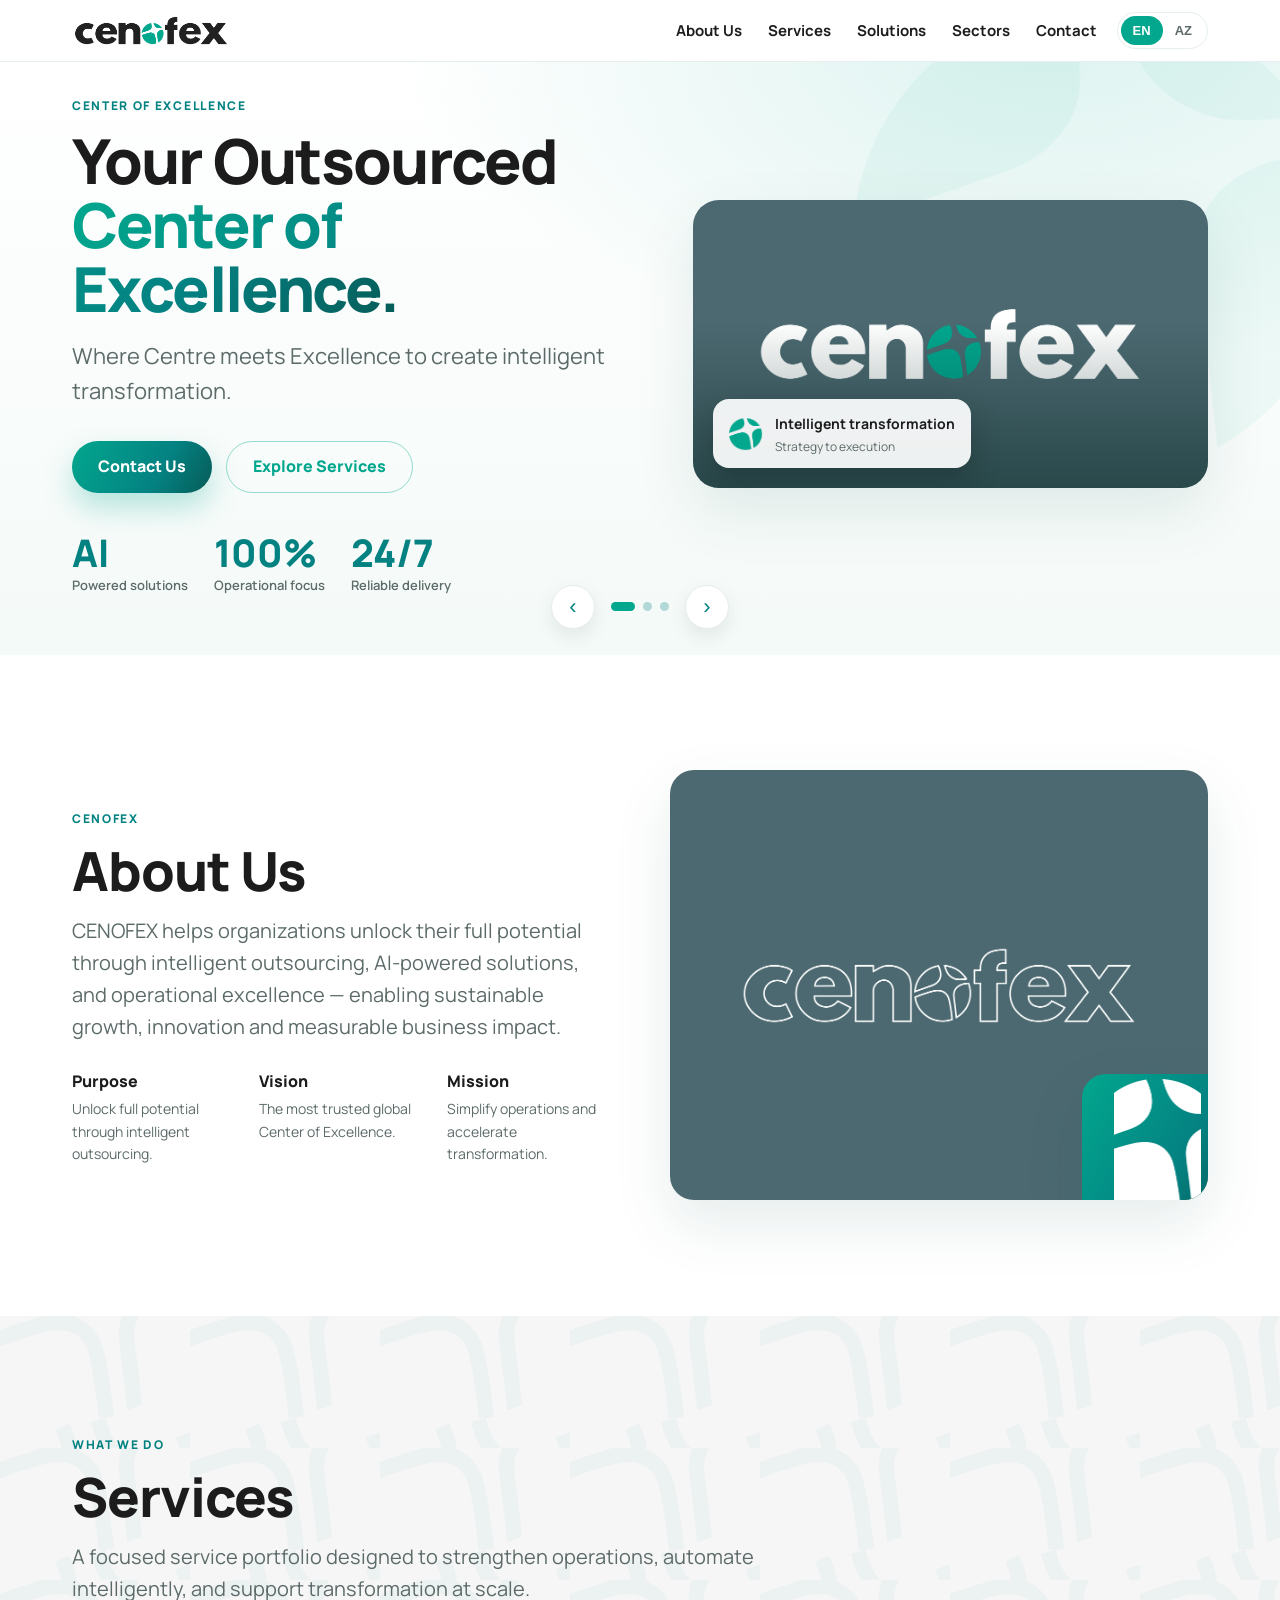
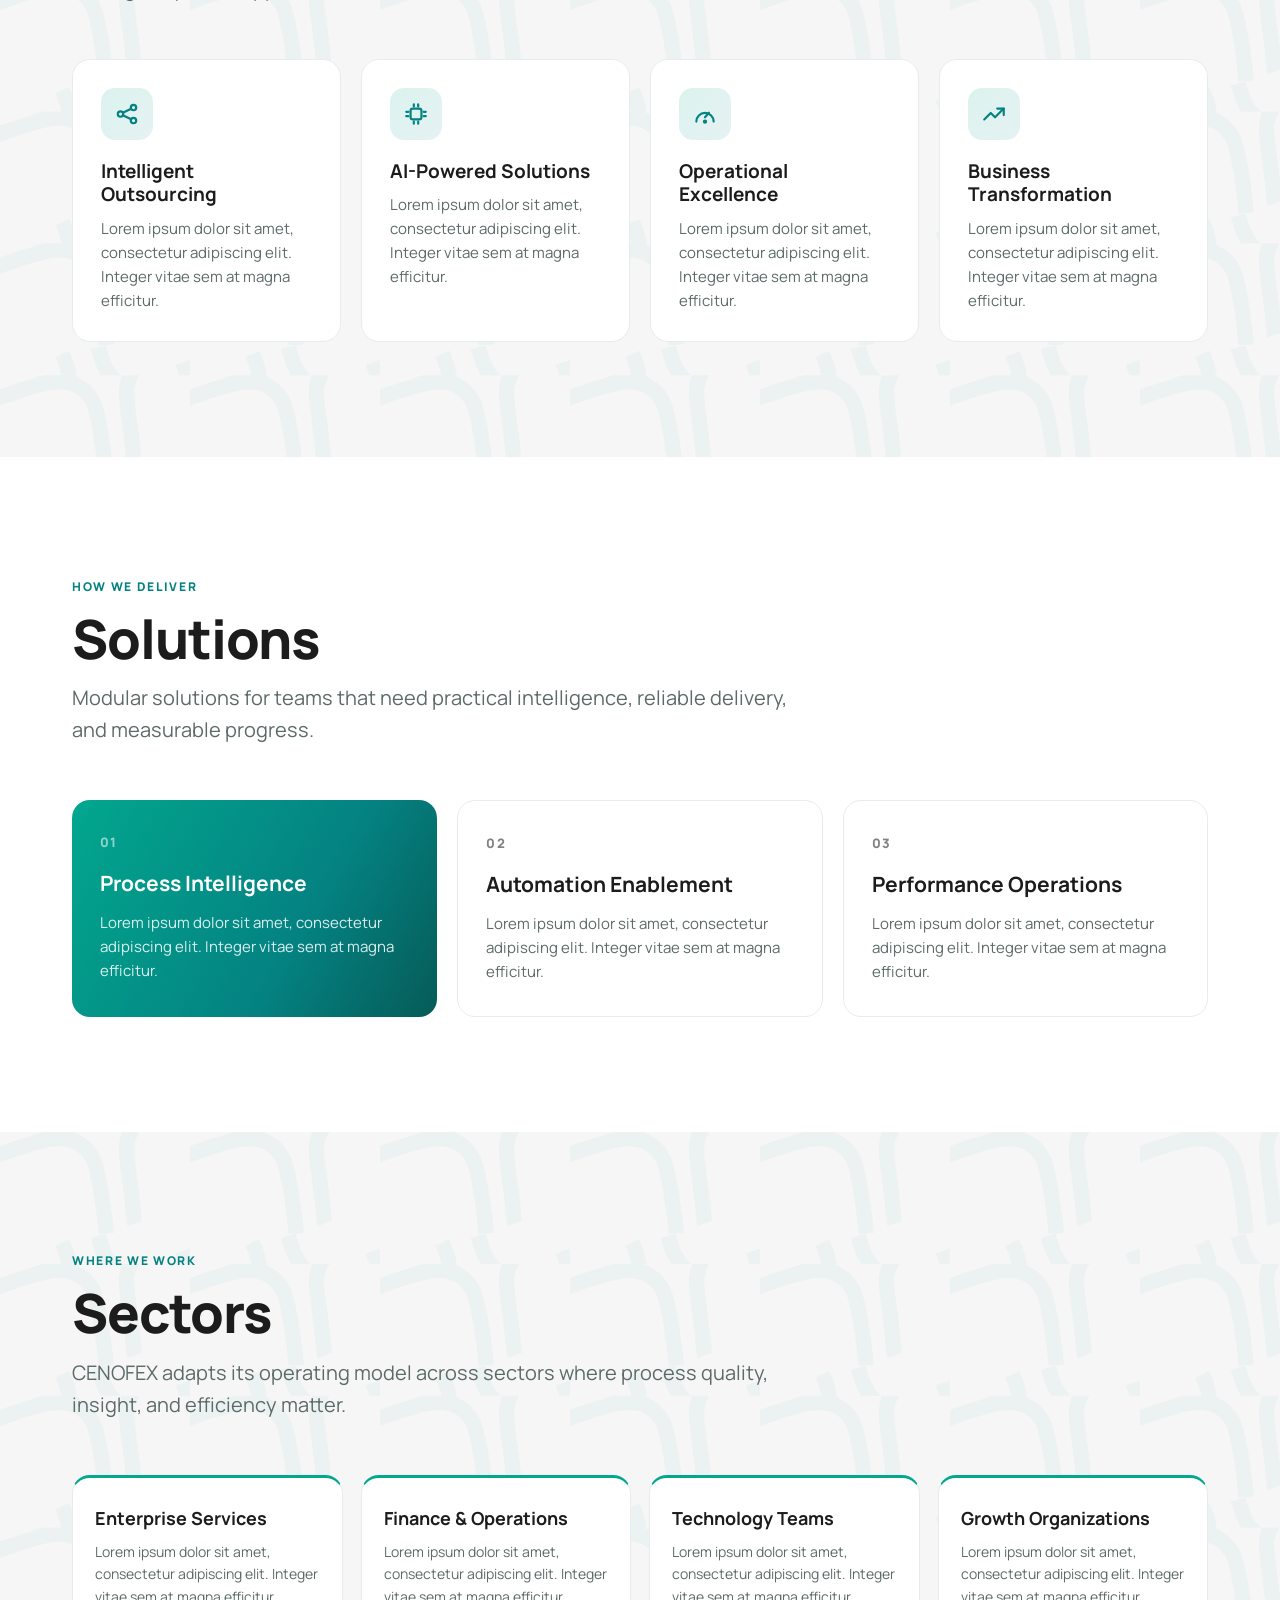
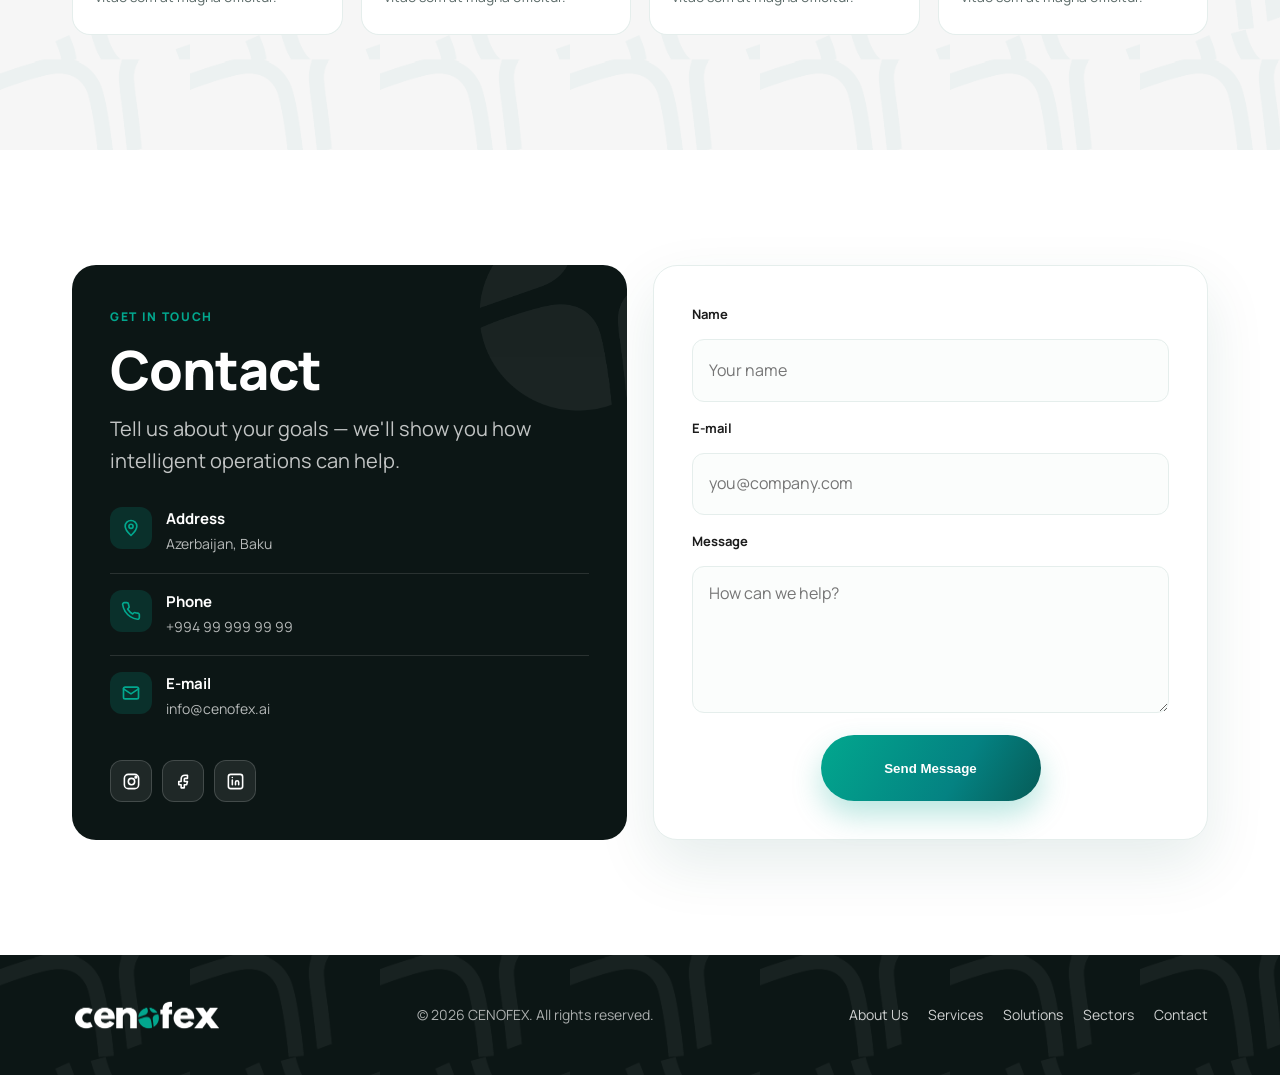
==== commit 0dc6f57f: "make pattern more subtle" ====
--- a/version-4/index4.html
+++ b/version-4/index4.html
@@ -163,11 +163,11 @@
     /* BRAND PATTERN (мотив из брендбука) */
     .band{position:relative;overflow:hidden}
     .band::before{content:"";position:absolute;inset:0;pointer-events:none;
-      background:url('../images/pattern-dark.png') 0 0 repeat;background-size:190px auto;opacity:.07}
+      background:url('../images/pattern-dark.png') 0 0 repeat;background-size:190px auto;opacity:.04}
     .band>.wrap{position:relative;z-index:1}
     footer{position:relative;overflow:hidden}
     footer::before{content:"";position:absolute;inset:0;pointer-events:none;
-      background:url('../images/pattern-light.png') 0 0 repeat;background-size:190px auto;opacity:.08}
+      background:url('../images/pattern-light.png') 0 0 repeat;background-size:190px auto;opacity:.05}
     .foot{position:relative;z-index:1}
 
     /* LOGO MOTION */
